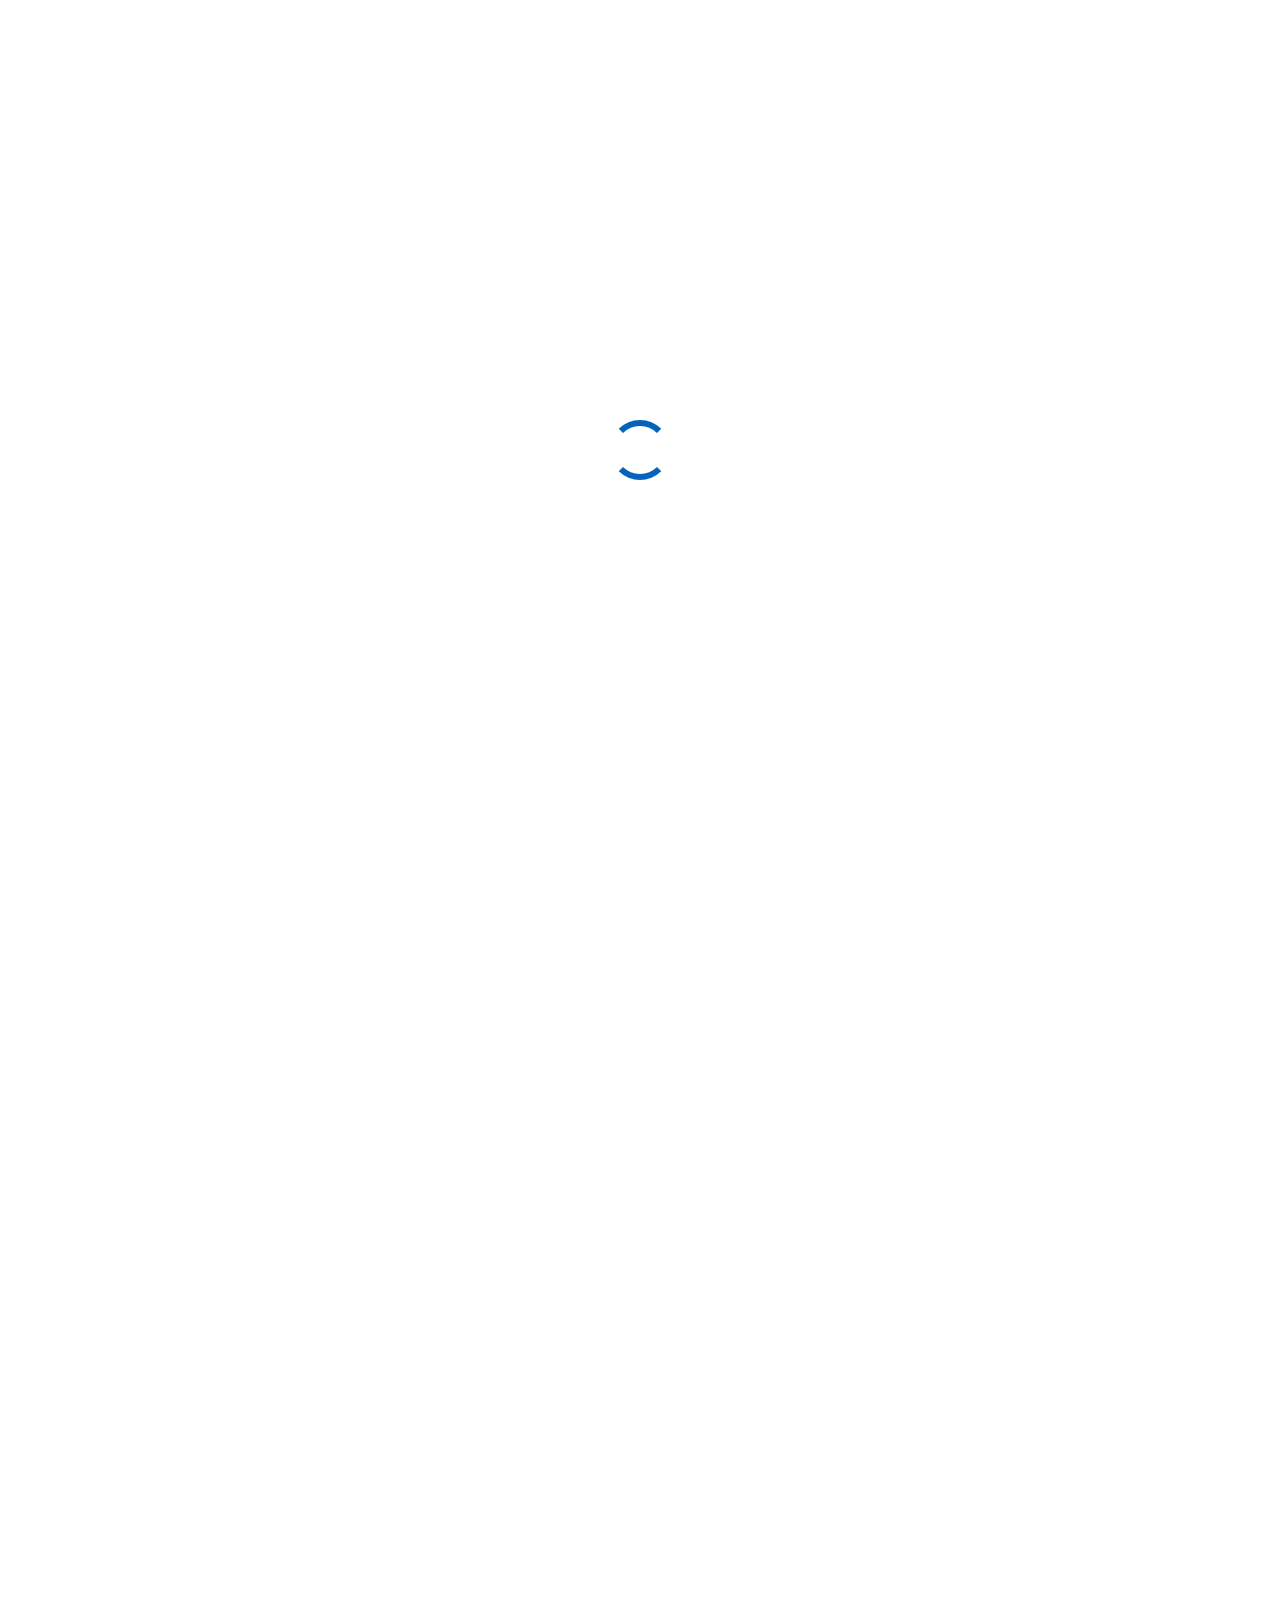
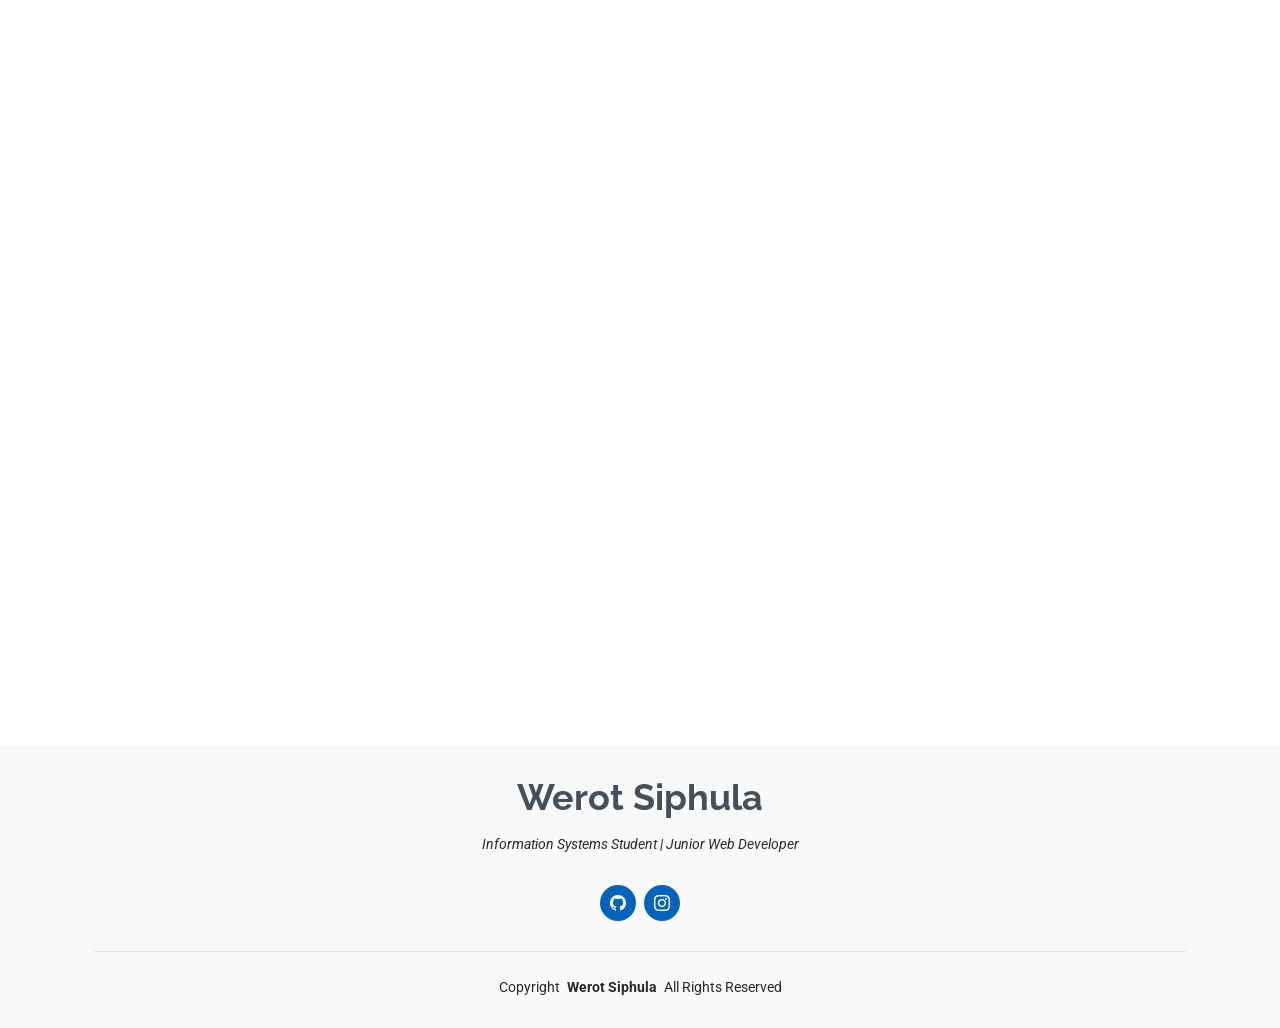
==== index.html @ 503f95a0 "Initial Portfolio Commit" ====
<!DOCTYPE html>
<html lang="en">

<head>
  <meta charset="utf-8">
  <meta content="width=device-width, initial-scale=1.0" name="viewport">
  <title>Index - MyResume </title>
  <meta content="" name="description">
  <meta content="" name="keywords">

  <link href="assets/img/favicon.png" rel="icon">
  <link href="assets/img/apple-touch-icon.png" rel="apple-touch-icon">

  <link href="https://fonts.googleapis.com" rel="preconnect">
  <link href="https://fonts.gstatic.com" rel="preconnect" crossorigin>
  <link
    href="https://fonts.googleapis.com/css2?family=Roboto:ital,wght@0,100;0,300;0,400;0,500;0,700;0,900;1,100;1,300;1,400;1,500;1,700;1,900&family=Poppins:ital,wght@0,100;0,200;0,300;0,400;0,500;0,600;0,700;0,800;0,900;1,100;1,200;1,300;1,400;1,500;1,600;1,700;1,800;1,900&family=Raleway:ital,wght@0,100;0,200;0,300;0,400;0,500;0,600;0,700;0,800;0,900;1,100;1,200;1,300;1,400;1,500;1,600;1,700;1,800;1,900&display=swap"
    rel="stylesheet">

  <link href="assets/vendor/bootstrap/css/bootstrap.min.css" rel="stylesheet">
  <link href="assets/vendor/bootstrap-icons/bootstrap-icons.css" rel="stylesheet">
  <link href="assets/vendor/aos/aos.css" rel="stylesheet">
  <link href="assets/vendor/glightbox/css/glightbox.min.css" rel="stylesheet">
  <link href="assets/vendor/swiper/swiper-bundle.min.css" rel="stylesheet">

  <link href="assets/css/main.css" rel="stylesheet">

</head>

<body class="index-page">

  <header id="header" class="header d-flex flex-column justify-content-center">

    <i class="header-toggle d-xl-none bi bi-list"></i>

    <nav id="navmenu" class="navmenu">
      <ul>
        <li><a href="#hero" class="active"><i class="bi bi-house navicon"></i><span>Home</span></a></li>
        <li><a href="#about"><i class="bi bi-person navicon"></i><span>About</span></a></li>
        <li><a href="#resume"><i class="bi bi-file-earmark-text navicon"></i><span>Resume</span></a></li>
        <li><a href="#portfolio"><i class="bi bi-images navicon"></i><span>Portfolio</span></a></li>
      </ul>
    </nav>

  </header>

  <main class="main">

    <section id="hero" class="hero section light-background">

      <img src="assets/img/pixel1.jpg" alt="">

      <div class="container" data-aos="zoom-out">
        <div class="row justify-content-center">
          <div class="col-lg-9">
            <h2>Werot Siphula</h2>
            <p>I'm a <span class="typed" data-typed-items="Junior Web Developer, IT Support">Junior Web
                Developer</span><span class="typed-cursor typed-cursor--blink" aria-hidden="true"></span></p>
            <div class="social-links">
              <a href="https://github.com/Werot2003" target="_blank"><i class="bi bi-github"></i></a>
              <a href="https://www.instagram.com/werot_2003"><i class="bi bi-instagram"></i></a>
            </div>
          </div>
        </div>
      </div>

    </section>
    <section id="about" class="about section">

      <div class="container section-title" data-aos="fade-up">
        <h2>About</h2>
        <p>Information Systems Student | Junior Web Developer</p>
      </div>
      <div class="container" data-aos="fade-up" data-aos-delay="100">

        <div class="row gy-4 justify-content-center">
          <div class="col-lg-4">
            <img src="assets/img/me.png" class="img-fluid" alt="Werot Siphula">
          </div>
          <div class="col-lg-8 content">
            <h2>Junior Web Developer &amp; IT Support</h2>
            <p class="fst-italic py-3">
              I am an Information Systems student with experience in backend development using PHP and MySQL, along with
              knowledge of ERP systems and business process workflows. I have built real-world systems and have hands-on
              experience in IT support and troubleshooting. I am eager to learn and ready to contribute to a development
              team.
            </p>
            <div class="row">
              <div class="col-lg-6">
                <ul>
                  <li><i class="bi bi-chevron-right"></i> <strong>Birthday:</strong> <span>6 November 2003</span></li>
                  <li><i class="bi bi-chevron-right"></i> <strong>Phone:</strong> <span>+66 99 613 9381</span> </li>
                  <li><i class="bi bi-chevron-right"></i> <strong>Age:</strong> <span>22</span></li>
                  <li><i class="bi bi-chevron-right"></i> <strong>City:</strong> <span>Udon Thani, Thailand</span></li>
                </ul>
              </div>
              <div class="col-lg-6">
                <ul>
                  <li><i class="bi bi-chevron-right"></i> <strong>Degree:</strong>
                    <span>Bachelor of Business Administration <br> Information Systems <br> (Digital Business
                      Technology) <br>(First-Class Honors)</span>
                  </li>
                  <li><i class="bi bi-chevron-right"></i> <strong>Email:</strong> <span>werot100161@gmail.com</span>
                  </li>
                </ul>
              </div>
            </div>
          </div>
        </div>

      </div>

    </section>

    <section id="skills" class="skills section">

      <div class="container section-title" data-aos="fade-up">
        <h2>Skills</h2>
      </div>
      <div class="container" data-aos="fade-up" data-aos-delay="100">

        <div class="row">

          <div class="col-lg-6">
            <div class="mb-4">
              <h5 class="fw-bold" style="color: var(--heading-color);">
                <i class="bi bi-code-slash" style="color: var(--accent-color); margin-right: 8px;"></i> Web Development
              </h5>
              <ul style="list-style-type: none; padding-left: 32px; line-height: 1.8; color: var(--default-color);">
                <li>PHP, MySQL, HTML5, CSS3, JavaScript</li>
              </ul>
            </div>

            <div class="mb-4">
              <h5 class="fw-bold" style="color: var(--heading-color);">
                <i class="bi bi-tools" style="color: var(--accent-color); margin-right: 8px;"></i> Tools & Version
                Control
              </h5>
              <ul style="list-style-type: none; padding-left: 32px; line-height: 1.8; color: var(--default-color);">
                <li>Git, GitHub, VS Code, Postman</li>
              </ul>
            </div>

            <div class="mb-4">
              <h5 class="fw-bold" style="color: var(--heading-color);">
                <i class="bi bi-pc-display" style="color: var(--accent-color); margin-right: 8px;"></i> IT Support &
                Hardware
              </h5>
              <ul style="list-style-type: none; padding-left: 32px; line-height: 1.8; color: var(--default-color);">
                <li>PC Assembly, Hardware/Software Troubleshooting, Basic Networking</li>
              </ul>
            </div>
          </div>

          <div class="col-lg-6">
            <div class="mb-4">
              <h5 class="fw-bold" style="color: var(--heading-color);">
                <i class="bi bi-diagram-3" style="color: var(--accent-color); margin-right: 8px;"></i> System & Design
              </h5>
              <ul style="list-style-type: none; padding-left: 32px; line-height: 1.8; color: var(--default-color);">
                <li>Database Management, UI/UX Design</li>
              </ul>
            </div>

            <div class="mb-4">
              <h5 class="fw-bold" style="color: var(--heading-color);">
                <i class="bi bi-briefcase" style="color: var(--accent-color); margin-right: 8px;"></i> Business & Soft
                Skills
              </h5>
              <ul style="list-style-type: none; padding-left: 32px; line-height: 1.8; color: var(--default-color);">
                <li>ERP System Concepts, AI/Digital Proficiency, Teamwork and Collaboration</li>
              </ul>
            </div>

            <div class="mb-4">
              <h5 class="fw-bold" style="color: var(--heading-color);">
                <i class="bi bi-translate" style="color: var(--accent-color); margin-right: 8px;"></i> Language
              </h5>
              <ul style="list-style-type: none; padding-left: 32px; line-height: 1.8; color: var(--default-color);">
                <li>English: Basic working proficiency</li>
              </ul>
            </div>
          </div>

        </div>

      </div>

    </section>

    <section id="resume" class="resume section">

      <div class="container section-title" data-aos="fade-up">
        <h2>Resume</h2>
        <p>Education, Experience & Projects</p>
      </div>
      <div class="container">

        <div class="row">

          <div class="col-lg-6" data-aos="fade-up" data-aos-delay="100">
            <h3 class="resume-title">Summary</h3>

            <div class="resume-item pb-0">
              <h4>Werot Siphula</h4>
              <p><em>I am an Information Systems student with experience in backend development using PHP and MySQL,
                  along with knowledge of ERP systems and business process workflows. I have built real-world systems
                  and have hands-on experience in IT support and troubleshooting. I am eager to learn and ready to
                  contribute to a development team.</em></p>
              <ul>
                <li>Udon Thani, Thailand</li>
                <li>+66 99 613 9381</li>
                <li>werot100161@gmail.com</li>
              </ul>
            </div>
            <h3 class="resume-title">Education</h3>
            <div class="resume-item">
              <h4>Bachelor of Business Administration (B.B.A.)</h4>
              <h5>2024 - 2026</h5>
              <p><em>Rajamangala University of Technology Isan, Khon Kaen Campus (RMUTI)</em></p>
              <ul>
                <li>Major: Information Systems (Digital Business Technology)</li>
                <li>GPA: 3.81 (First-Class Honors)</li>
              </ul>
            </div>
            <div class="resume-item">
              <h4>High Vocational Certificate (Diploma)</h4>
              <h5>2022 - 2024</h5>
              <p><em>Kanchanapisek Udonthani Technical College</em></p>
              <ul>
                <li>Major: Digital Business Technology</li>
                <li>GPA: 3.33</li>
              </ul>
            </div>
            <div class="resume-item">
              <h4>Vocational Certificate</h4>
              <h5>2019 - 2022</h5>
              <p><em>Kanchanapisek Udonthani Technical College</em></p>
              <ul>
                <li>Major: Business Computer</li>
                <li>GPA: 3.85 (Outstanding Student Award)</li>
              </ul>
            </div>
          </div>

          <div class="col-lg-6" data-aos="fade-up" data-aos-delay="200">

            <h3 class="resume-title">Projects</h3>
            <div class="resume-item">
              <h4>Full-Stack Developer (Backend-Focused)</h4>
              <h5>ACADEMIC COMPETITION MANAGEMENT SYSTEM FOR ECO 9RMUTI</h5>
              <p><em>Web-based Application</em></p>
              <ul>
                <li>Developed a management system for RMUTI Khon Kaen to use as the host of the 2027 academic
                  competition for the 9 RMUT.</li>
                <li>Managed both backend operations (PHP, MySQL, CRUD) and frontend UX/UI design.</li>
                <li>Designed system logic focused on streamlining workflows and minimizing manual steps for users.</li>
              </ul>
            </div>
            <h3 class="resume-title">Professional Experience</h3>
            <div class="resume-item">
              <h4>Production Internship</h4>
              <h5>March 2023 - December 2023</h5>
              <p><em>Sony (Thailand) Co., Ltd. - Chonburi</em></p>
              <ul>
                <li>Maintained high discipline and quality control standards in a production line.</li>
                <li>Conducted equipment functionality checks and basic troubleshooting for daily operations.</li>
              </ul>
            </div>
          </div>

        </div>

      </div>

    </section>

    <section id="portfolio" class="portfolio section">

      <div class="container section-title" data-aos="fade-up">
        <h2>Portfolio</h2>
        <p>Projects</p>
      </div>

      <div class="container">

        <div class="isotope-layout" data-default-filter="*" data-layout="masonry" data-sort="original-order">

          <ul class="portfolio-filters isotope-filters" data-aos="fade-up" data-aos-delay="100">
            <li data-filter="*" class="filter-active">All</li>
            <li data-filter=".filter-web">Web</li>
          </ul>
          <div class="row gy-4 isotope-container" data-aos="fade-up" data-aos-delay="200">

            <div class="col-lg-4 col-md-6 portfolio-item isotope-item filter-web">
              <img src="assets/img/portfolio/PJ1.png" class="img-fluid shadow-sm rounded"
                alt="ACADEMIC COMPETITION MANAGEMENT SYSTEM">
              <div class="portfolio-info">
                <h4>ACADEMIC COMPETITION MANAGEMENT SYSTEM</h4>
                <p>Web-based Application (PHP, MySQL)</p>
                <a href="assets/img/portfolio/app-1.jpg" title="ACADEMIC COMPETITION MANAGEMENT SYSTEM"
                  data-gallery="portfolio-gallery" class="glightbox preview-link"><i class="bi bi-zoom-in"></i></a>
                <a href="portfolio-details.html" title="More Details" class="details-link"><i
                    class="bi bi-link-45deg"></i></a>
              </div>
            </div>
          </div>
        </div>

      </div>

    </section>

  </main>

  <footer id="footer" class="footer position-relative light-background">
    <div class="container">
      <h3 class="sitename">Werot Siphula</h3>
      <p>Information Systems Student | Junior Web Developer</p>
      <div class="social-links d-flex justify-content-center">
        <a href="https://github.com/Werot2003" target="_blank"><i class="bi bi-github"></i></a>
        <a href="https://www.instagram.com/werot_2003"><i class="bi bi-instagram"></i></a>
      </div>
      <div class="container">
        <div class="copyright">
          <span>Copyright</span> <strong class="px-1 sitename">Werot Siphula</strong> <span>All Rights Reserved</span>
        </div>
      </div>
    </div>
  </footer>

  <a href="#" id="scroll-top" class="scroll-top d-flex align-items-center justify-content-center"><i
      class="bi bi-arrow-up-short"></i></a>

  <div id="preloader"></div>

  <script src="assets/vendor/bootstrap/js/bootstrap.bundle.min.js"></script>
  <script src="assets/vendor/aos/aos.js"></script>
  <script src="assets/vendor/typed.js/typed.umd.js"></script>
  <script src="assets/vendor/purecounter/purecounter_vanilla.js"></script>
  <script src="assets/vendor/waypoints/noframework.waypoints.js"></script>
  <script src="assets/vendor/glightbox/js/glightbox.min.js"></script>
  <script src="assets/vendor/imagesloaded/imagesloaded.pkgd.min.js"></script>
  <script src="assets/vendor/isotope-layout/isotope.pkgd.min.js"></script>
  <script src="assets/vendor/swiper/swiper-bundle.min.js"></script>

  <script src="assets/js/main.js"></script>

</body>

</html>
---- assets/css/main.css ----
/* Fonts */
:root {
  --default-font: "Roboto", system-ui, -apple-system, "Segoe UI", Roboto, "Helvetica Neue", Arial, "Noto Sans", "Liberation Sans", sans-serif, "Apple Color Emoji", "Segoe UI Emoji", "Segoe UI Symbol", "Noto Color Emoji";
  --heading-font: "Raleway", sans-serif;
  --nav-font: "Poppins", sans-serif;
}

/* Global Colors - The following color variables are used throughout the website. Updating them here will change the color scheme of the entire website */
:root {
  --background-color: #ffffff;
  /* Background color for the entire website, including individual sections */
  --default-color: #272829;
  /* Default color used for the majority of the text content across the entire website */
  --heading-color: #45505b;
  /* Color for headings, subheadings and title throughout the website */
  --accent-color: #0563bb;
  /* Accent color that represents your brand on the website. It's used for buttons, links, and other elements that need to stand out */
  --surface-color: #ffffff;
  /* The surface color is used as a background of boxed elements within sections, such as cards, icon boxes, or other elements that require a visual separation from the global background. */
  --contrast-color: #ffffff;
  /* Contrast color for text, ensuring readability against backgrounds of accent, heading, or default colors. */
}

/* Nav Menu Colors - The following color variables are used specifically for the navigation menu. They are separate from the global colors to allow for more customization options */
:root {
  --nav-color: #45505b;
  /* The default color of the main navmenu links */
  --nav-hover-color: #0563bb;
  /* Applied to main navmenu links when they are hovered over or active */
  --nav-mobile-background-color: #ffffff;
  /* Used as the background color for mobile navigation menu */
  --nav-dropdown-background-color: #ffffff;
  /* Used as the background color for dropdown items that appear when hovering over primary navigation items */
  --nav-dropdown-color: #212529;
  /* Used for navigation links of the dropdown items in the navigation menu. */
  --nav-dropdown-hover-color: #0563bb;
  /* Similar to --nav-hover-color, this color is applied to dropdown navigation links when they are hovered over. */
}

/* Color Presets - These classes override global colors when applied to any section or element, providing reuse of the sam color scheme. */

.light-background {
  --background-color: #f9f9f9;
  --surface-color: #ffffff;
}

.dark-background {
  --background-color: #060606;
  --default-color: #ffffff;
  --heading-color: #ffffff;
  --surface-color: #252525;
  --contrast-color: #ffffff;
}

/* Smooth scroll */
:root {
  scroll-behavior: smooth;
}

/*--------------------------------------------------------------
# General Styling & Shared Classes
--------------------------------------------------------------*/
body {
  color: var(--default-color);
  background-color: var(--background-color);
  font-family: var(--default-font);
}

a {
  color: var(--accent-color);
  text-decoration: none;
  transition: 0.3s;
}

a:hover {
  color: color-mix(in srgb, var(--accent-color), transparent 25%);
  text-decoration: none;
}

h1,
h2,
h3,
h4,
h5,
h6 {
  color: var(--heading-color);
  font-family: var(--heading-font);
}

/*--------------------------------------------------------------
# Global Header
--------------------------------------------------------------*/
.header {
  color: var(--default-color);
  position: fixed;
  top: 0;
  left: 0;
  bottom: 0;
  padding: 0 15px;
  transition: all ease-in-out 0.3s;
  overflow-y: auto;
  z-index: 997;
  min-width: 200px;
}

@media (max-width: 1199px) {
  .header {
    background-color: var(--background-color);
    border-right: 1px solid color-mix(in srgb, var(--default-color), transparent 90%);
    width: 300px;
    left: -100%;
  }
}

@media (min-width: 1200px) and (max-width: 1600px) {
  .header~main {
    margin-left: 160px;
  }

  .header~main .hero {
    margin-left: -160px;
    width: 100vw;
  }
}

.header.header-show {
  left: 0;
}

.header .header-toggle {
  color: var(--contrast-color);
  background-color: var(--accent-color);
  font-size: 22px;
  display: flex;
  align-items: center;
  justify-content: center;
  width: 40px;
  height: 40px;
  border-radius: 50%;
  cursor: pointer;
  position: fixed;
  top: 15px;
  right: 15px;
  z-index: 9999;
  transition: background-color 0.3s;
}

.header .header-toggle:hover {
  color: var(--contrast-color);
  background-color: color-mix(in srgb, var(--accent-color) 90%, white 15%);
}

/*--------------------------------------------------------------
# Navigation Menu
--------------------------------------------------------------*/
.navmenu {
  padding: 0;
  z-index: 9997;
}

.navmenu ul {
  list-style: none;
  padding: 0 0 20px 0;
  margin: 0;
  width: 140px;
}

.navmenu a,
.navmenu a:focus {
  color: var(--nav-color);
  font-family: var(--nav-font);
  display: flex;
  align-items: center;
  padding: 10px 18px;
  margin-bottom: 8px;
  font-size: 15px;
  border-radius: 50px;
  background: color-mix(in srgb, var(--default-color), transparent 92%);
  height: 56px;
  width: 100%;
  overflow: hidden;
  transition: 0.3s;
}

.navmenu a i,
.navmenu a:focus i {
  font-size: 20px;
}

.navmenu a span,
.navmenu a:focus span {
  padding: 0 5px 0 7px;
}

@media (min-width: 992px) {

  .navmenu a,
  .navmenu a:focus {
    max-width: 56px;
  }

  .navmenu a span,
  .navmenu a:focus span {
    display: none;
  }
}

.navmenu a:hover,
.navmenu .active,
.navmenu .active:focus,
.navmenu li:hover>a {
  color: var(--contrast-color);
  background: var(--nav-hover-color);
}

.navmenu a:hover,
.navmenu li:hover>a {
  max-width: 100%;
  color: var(--contrast-color);
}

.navmenu a:hover span,
.navmenu li:hover>a span {
  display: block;
}

/*--------------------------------------------------------------
# Global Footer
--------------------------------------------------------------*/
.footer {
  color: var(--default-color);
  background-color: var(--background-color);
  font-size: 14px;
  text-align: center;
  padding: 30px 0;
  position: relative;
}

.footer h3 {
  font-size: 36px;
  font-weight: 700;
  position: relative;
  padding: 0;
  margin: 0 0 15px 0;
}

.footer p {
  font-size: 15;
  font-style: italic;
  padding: 0;
  margin: 0 0 30px 0;
}

.footer .social-links {
  margin: 0 0 30px 0;
}

.footer .social-links a {
  font-size: 16px;
  display: flex;
  align-items: center;
  justify-content: center;
  background: var(--accent-color);
  color: var(--contrast-color);
  line-height: 1;
  margin: 0 4px;
  border-radius: 50%;
  text-align: center;
  width: 36px;
  height: 36px;
  transition: 0.3s;
}

.footer .social-links a:hover {
  background: color-mix(in srgb, var(--accent-color), transparent 20%);
  text-decoration: none;
}

.footer .copyright {
  padding-top: 25px;
  border-top: 1px solid color-mix(in srgb, var(--default-color), transparent 90%);
}

.footer .credits {
  font-size: 13px;
  padding-top: 5px;
}

/*--------------------------------------------------------------
# Preloader
--------------------------------------------------------------*/
#preloader {
  position: fixed;
  inset: 0;
  z-index: 999999;
  overflow: hidden;
  background: var(--background-color);
  transition: all 0.6s ease-out;
}

#preloader:before {
  content: "";
  position: fixed;
  top: calc(50% - 30px);
  left: calc(50% - 30px);
  border: 6px solid #ffffff;
  border-color: var(--accent-color) transparent var(--accent-color) transparent;
  border-radius: 50%;
  width: 60px;
  height: 60px;
  animation: animate-preloader 1.5s linear infinite;
}

@keyframes animate-preloader {
  0% {
    transform: rotate(0deg);
  }

  100% {
    transform: rotate(360deg);
  }
}

/*--------------------------------------------------------------
# Scroll Top Button
--------------------------------------------------------------*/
.scroll-top {
  position: fixed;
  visibility: hidden;
  opacity: 0;
  right: 15px;
  bottom: -15px;
  z-index: 99999;
  background-color: var(--accent-color);
  width: 44px;
  height: 44px;
  border-radius: 50px;
  transition: all 0.4s;
}

.scroll-top i {
  font-size: 24px;
  color: var(--contrast-color);
  line-height: 0;
}

.scroll-top:hover {
  background-color: color-mix(in srgb, var(--accent-color), transparent 20%);
  color: var(--contrast-color);
}

.scroll-top.active {
  visibility: visible;
  opacity: 1;
  bottom: 15px;
}

/*--------------------------------------------------------------
# Disable aos animation delay on mobile devices
--------------------------------------------------------------*/
@media screen and (max-width: 768px) {
  [data-aos-delay] {
    transition-delay: 0 !important;
  }
}

/*--------------------------------------------------------------
# Global Page Titles & Breadcrumbs
--------------------------------------------------------------*/
.page-title {
  --background-color: color-mix(in srgb, var(--default-color), transparent 96%);
  color: var(--default-color);
  background-color: var(--background-color);
  padding: 20px 0;
  position: relative;
}

.page-title h1 {
  font-size: 28px;
  font-weight: 700;
  margin: 0;
}

.page-title .breadcrumbs ol {
  display: flex;
  flex-wrap: wrap;
  list-style: none;
  padding: 0 0 10px 0;
  margin: 0;
  font-size: 14px;
  font-weight: 400;
}

.page-title .breadcrumbs ol li+li {
  padding-left: 10px;
}

.page-title .breadcrumbs ol li+li::before {
  content: "/";
  display: inline-block;
  padding-right: 10px;
  color: color-mix(in srgb, var(--default-color), transparent 70%);
}

/*--------------------------------------------------------------
# Global Sections
--------------------------------------------------------------*/
section,
.section {
  color: var(--default-color);
  background-color: var(--background-color);
  padding: 60px 0;
  overflow: clip;
}

/*--------------------------------------------------------------
# Global Section Titles
--------------------------------------------------------------*/
.section-title {
  text-align: center;
  padding-bottom: 60px;
  position: relative;
}

.section-title h2 {
  font-size: 32px;
  font-weight: 700;
  margin-bottom: 20px;
  padding-bottom: 20px;
  position: relative;
}

.section-title h2:before {
  content: "";
  position: absolute;
  display: block;
  width: 160px;
  height: 1px;
  background: color-mix(in srgb, var(--default-color), transparent 60%);
  left: 0;
  right: 0;
  bottom: 1px;
  margin: auto;
}

.section-title h2::after {
  content: "";
  position: absolute;
  display: block;
  width: 60px;
  height: 3px;
  background: var(--accent-color);
  left: 0;
  right: 0;
  bottom: 0;
  margin: auto;
}

.section-title p {
  margin-bottom: 0;
}

/*--------------------------------------------------------------
# Hero Section
--------------------------------------------------------------*/
.hero {
  width: 100%;
  min-height: 100vh;
  position: relative;
  padding: 80px 0;
  display: flex;
  align-items: center;
  justify-content: center;
}

.hero img {
  position: absolute;
  inset: 0;
  display: block;
  width: 100%;
  height: 100%;
  object-fit: cover;
  z-index: 1;
}

.hero:before {
  content: "";
  background: color-mix(in srgb, var(--background-color), transparent 30%);
  position: absolute;
  inset: 0;
  z-index: 2;
}

.hero .container {
  position: relative;
  z-index: 3;
}

.hero h2 {
  margin: 0;
  font-size: 64px;
  font-weight: 700;
}

.hero p {
  margin: 5px 0 0 0;
  font-size: 26px;
}

.hero p span {
  letter-spacing: 1px;
  border-bottom: 2px solid var(--accent-color);
}

.hero .social-links {
  margin-top: 25px;
}

.hero .social-links a {
  font-size: 20px;
  display: inline-block;
  color: color-mix(in srgb, var(--default-color), transparent 30%);
  line-height: 1;
  margin-right: 20px;
  transition: 0.3s;
}

.hero .social-links a:hover {
  color: var(--accent-color);
}

@media (max-width: 768px) {
  .hero h2 {
    font-size: 32px;
  }

  .hero p {
    font-size: 20px;
  }
}

/*--------------------------------------------------------------
# About Section
--------------------------------------------------------------*/
.about .content h2 {
  font-weight: 700;
  font-size: 24px;
}

.about .content ul {
  list-style: none;
  padding: 0;
}

.about .content ul li {
  margin-bottom: 20px;
  display: flex;
  align-items: center;
}

.about .content ul strong {
  margin-right: 10px;
}

.about .content ul i {
  font-size: 16px;
  margin-right: 5px;
  color: var(--accent-color);
  line-height: 0;
}

/*--------------------------------------------------------------
# Stats Section
--------------------------------------------------------------*/
.stats i {
  background-color: var(--accent-color);
  color: var(--contrast-color);
  width: 54px;
  height: 54px;
  font-size: 24px;
  border-radius: 50px;
  display: inline-flex;
  align-items: center;
  justify-content: center;
  position: relative;
  z-index: 1;
}

.stats .stats-item {
  margin-top: 10px;
  width: 100%;
  position: relative;
  text-align: center;
  z-index: 0;
}

.stats .stats-item span {
  font-size: 36px;
  display: block;
  font-weight: 700;
  color: color-mix(in srgb, var(--default-color), transparent 20%);
}

.stats .stats-item p {
  padding: 0;
  margin: 0;
  color: color-mix(in srgb, var(--default-color), transparent 50%);
  font-size: 16px;
}

/*--------------------------------------------------------------
# Skills Section
--------------------------------------------------------------*/
.skills .progress {
  height: 60px;
  display: block;
  background: none;
  border-radius: 0;
}

.skills .progress .skill {
  color: var(--heading-color);
  padding: 0;
  margin: 0 0 6px 0;
  text-transform: uppercase;
  display: block;
  font-weight: 600;
  font-family: var(--heading-font);
}

.skills .progress .skill .val {
  float: right;
  font-style: normal;
}

.skills .progress-bar-wrap {
  background: color-mix(in srgb, var(--default-color), transparent 90%);
  height: 10px;
}

.skills .progress-bar {
  width: 1px;
  height: 10px;
  transition: 0.9s;
  background-color: var(--accent-color);
}

/*--------------------------------------------------------------
# Resume Section
--------------------------------------------------------------*/
.resume .resume-title {
  color: var(--heading-color);
  font-size: 26px;
  font-weight: 700;
  margin-top: 20px;
  margin-bottom: 20px;
}

.resume .resume-item {
  padding: 0 0 20px 20px;
  margin-top: -2px;
  border-left: 2px solid var(--accent-color);
  position: relative;
}

.resume .resume-item h4 {
  line-height: 18px;
  font-size: 18px;
  font-weight: 600;
  text-transform: uppercase;
  color: color-mix(in srgb, var(--default-color), transparent 20%);
  margin-bottom: 10px;
}

.resume .resume-item h5 {
  font-size: 16px;
  padding: 5px 15px;
  display: inline-block;
  font-weight: 600;
  margin-bottom: 10px;
}

.resume .resume-item ul {
  padding-left: 20px;
}

.resume .resume-item ul li {
  padding-bottom: 10px;
}

.resume .resume-item:last-child {
  padding-bottom: 0;
}

.resume .resume-item::before {
  content: "";
  position: absolute;
  width: 16px;
  height: 16px;
  border-radius: 50px;
  left: -9px;
  top: 0;
  background: var(--background-color);
  border: 2px solid var(--accent-color);
}

/*--------------------------------------------------------------
# Portfolio Section
--------------------------------------------------------------*/
.portfolio .portfolio-filters {
  padding: 0;
  margin: 0 auto 20px auto;
  list-style: none;
  text-align: center;
}

.portfolio .portfolio-filters li {
  cursor: pointer;
  display: inline-block;
  padding: 8px 20px 10px 20px;
  margin: 0;
  font-size: 15px;
  font-weight: 500;
  line-height: 1;
  margin-bottom: 5px;
  border-radius: 50px;
  transition: all 0.3s ease-in-out;
  font-family: var(--heading-font);
}

.portfolio .portfolio-filters li:hover,
.portfolio .portfolio-filters li.filter-active {
  color: var(--contrast-color);
  background-color: var(--accent-color);
}

.portfolio .portfolio-filters li:first-child {
  margin-left: 0;
}

.portfolio .portfolio-filters li:last-child {
  margin-right: 0;
}

@media (max-width: 575px) {
  .portfolio .portfolio-filters li {
    font-size: 14px;
    margin: 0 0 10px 0;
  }
}

.portfolio .portfolio-item {
  position: relative;
  overflow: hidden;
}

.portfolio .portfolio-item .portfolio-info {
  opacity: 0;
  position: absolute;
  left: 12px;
  right: 12px;
  bottom: -100%;
  z-index: 3;
  transition: all ease-in-out 0.5s;
  background: color-mix(in srgb, var(--background-color), transparent 10%);
  padding: 15px;
}

.portfolio .portfolio-item .portfolio-info h4 {
  font-size: 18px;
  font-weight: 600;
  padding-right: 50px;
}

.portfolio .portfolio-item .portfolio-info p {
  color: color-mix(in srgb, var(--default-color), transparent 30%);
  font-size: 14px;
  margin-bottom: 0;
  padding-right: 50px;
}

.portfolio .portfolio-item .portfolio-info .preview-link,
.portfolio .portfolio-item .portfolio-info .details-link {
  position: absolute;
  right: 50px;
  font-size: 24px;
  top: calc(50% - 14px);
  color: color-mix(in srgb, var(--default-color), transparent 30%);
  transition: 0.3s;
  line-height: 0;
}

.portfolio .portfolio-item .portfolio-info .preview-link:hover,
.portfolio .portfolio-item .portfolio-info .details-link:hover {
  color: var(--accent-color);
}

.portfolio .portfolio-item .portfolio-info .details-link {
  right: 14px;
  font-size: 28px;
}

.portfolio .portfolio-item:hover .portfolio-info {
  opacity: 1;
  bottom: 0;
}

/*--------------------------------------------------------------
# Portfolio Details Section
--------------------------------------------------------------*/
.portfolio-details .portfolio-details-slider img {
  width: 100%;
}

.portfolio-details .swiper-wrapper {
  height: auto;
}

.portfolio-details .swiper-button-prev,
.portfolio-details .swiper-button-next {
  width: 48px;
  height: 48px;
}

.portfolio-details .swiper-button-prev:after,
.portfolio-details .swiper-button-next:after {
  color: rgba(255, 255, 255, 0.8);
  background-color: rgba(0, 0, 0, 0.15);
  font-size: 24px;
  border-radius: 50%;
  width: 48px;
  height: 48px;
  display: flex;
  align-items: center;
  justify-content: center;
  transition: 0.3s;
}

.portfolio-details .swiper-button-prev:hover:after,
.portfolio-details .swiper-button-next:hover:after {
  background-color: rgba(0, 0, 0, 0.3);
}

@media (max-width: 575px) {

  .portfolio-details .swiper-button-prev,
  .portfolio-details .swiper-button-next {
    display: none;
  }
}

.portfolio-details .swiper-pagination {
  margin-top: 20px;
  position: relative;
}

.portfolio-details .swiper-pagination .swiper-pagination-bullet {
  width: 10px;
  height: 10px;
  background-color: color-mix(in srgb, var(--default-color), transparent 85%);
  opacity: 1;
}

.portfolio-details .swiper-pagination .swiper-pagination-bullet-active {
  background-color: var(--accent-color);
}

.portfolio-details .portfolio-info h3 {
  font-size: 22px;
  font-weight: 700;
  margin-bottom: 20px;
  padding-bottom: 20px;
  position: relative;
}

.portfolio-details .portfolio-info h3:after {
  content: "";
  position: absolute;
  display: block;
  width: 50px;
  height: 3px;
  background: var(--accent-color);
  left: 0;
  bottom: 0;
}

.portfolio-details .portfolio-info ul {
  list-style: none;
  padding: 0;
  font-size: 15px;
}

.portfolio-details .portfolio-info ul li {
  display: flex;
  flex-direction: column;
  padding-bottom: 15px;
}

.portfolio-details .portfolio-info ul strong {
  text-transform: uppercase;
  font-weight: 400;
  color: color-mix(in srgb, var(--default-color), transparent 50%);
  font-size: 14px;
}

.portfolio-details .portfolio-info .btn-visit {
  padding: 8px 40px;
  background: var(--accent-color);
  color: var(--contrast-color);
  border-radius: 50px;
  transition: 0.3s;
}

.portfolio-details .portfolio-info .btn-visit:hover {
  background: color-mix(in srgb, var(--accent-color), transparent 20%);
}

.portfolio-details .portfolio-description h2 {
  font-size: 26px;
  font-weight: 700;
  margin-bottom: 20px;
}

.portfolio-details .portfolio-description p {
  padding: 0;
}

.portfolio-details .portfolio-description .testimonial-item {
  padding: 30px 30px 0 30px;
  position: relative;
  background: color-mix(in srgb, var(--default-color), transparent 97%);
  margin-bottom: 50px;
}

.portfolio-details .portfolio-description .testimonial-item .testimonial-img {
  width: 90px;
  border-radius: 50px;
  border: 6px solid var(--background-color);
  float: left;
  margin: 0 10px 0 0;
}

.portfolio-details .portfolio-description .testimonial-item h3 {
  font-size: 18px;
  font-weight: bold;
  margin: 15px 0 5px 0;
  padding-top: 20px;
}

.portfolio-details .portfolio-description .testimonial-item h4 {
  font-size: 14px;
  color: #6c757d;
  margin: 0;
}

.portfolio-details .portfolio-description .testimonial-item .quote-icon-left,
.portfolio-details .portfolio-description .testimonial-item .quote-icon-right {
  color: color-mix(in srgb, var(--accent-color), transparent 50%);
  font-size: 26px;
  line-height: 0;
}

.portfolio-details .portfolio-description .testimonial-item .quote-icon-left {
  display: inline-block;
  left: -5px;
  position: relative;
}

.portfolio-details .portfolio-description .testimonial-item .quote-icon-right {
  display: inline-block;
  right: -5px;
  position: relative;
  top: 10px;
  transform: scale(-1, -1);
}

.portfolio-details .portfolio-description .testimonial-item p {
  font-style: italic;
  margin: 0 0 15px 0 0 0;
  padding: 0;
}
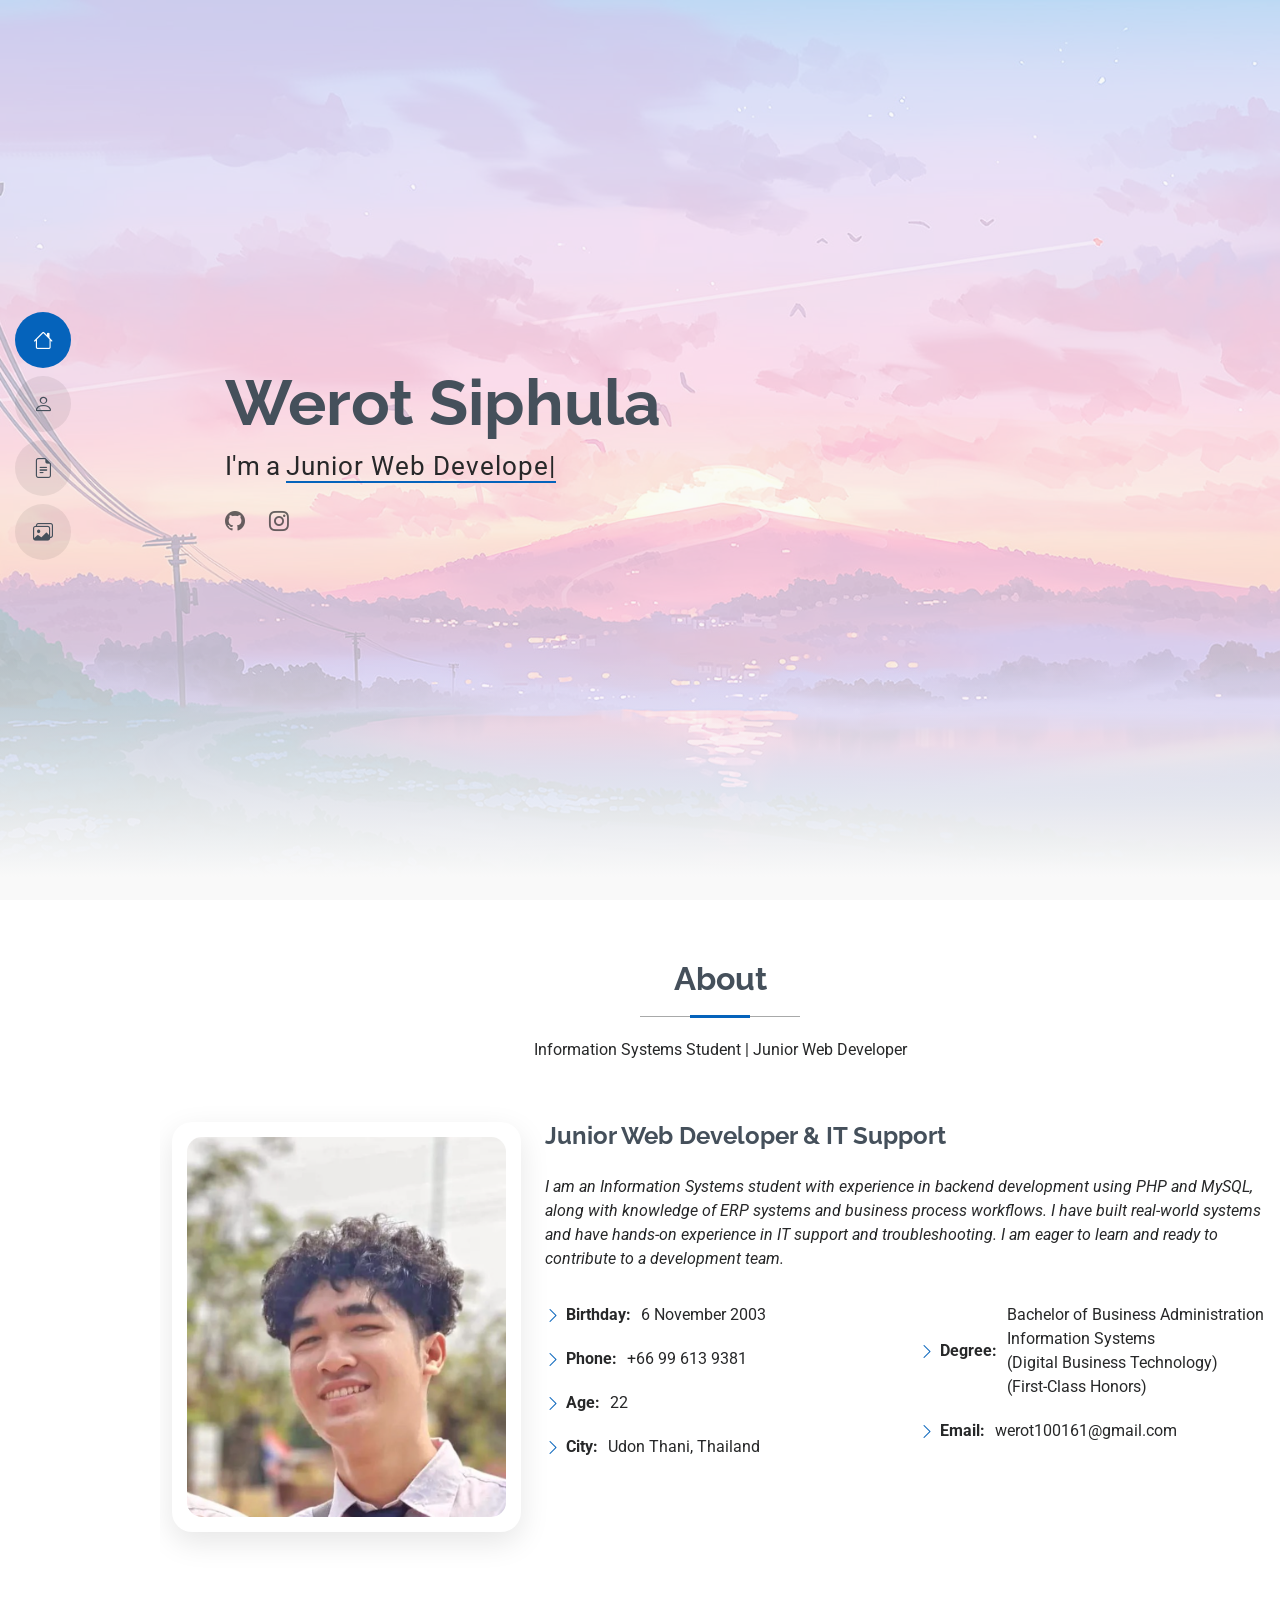
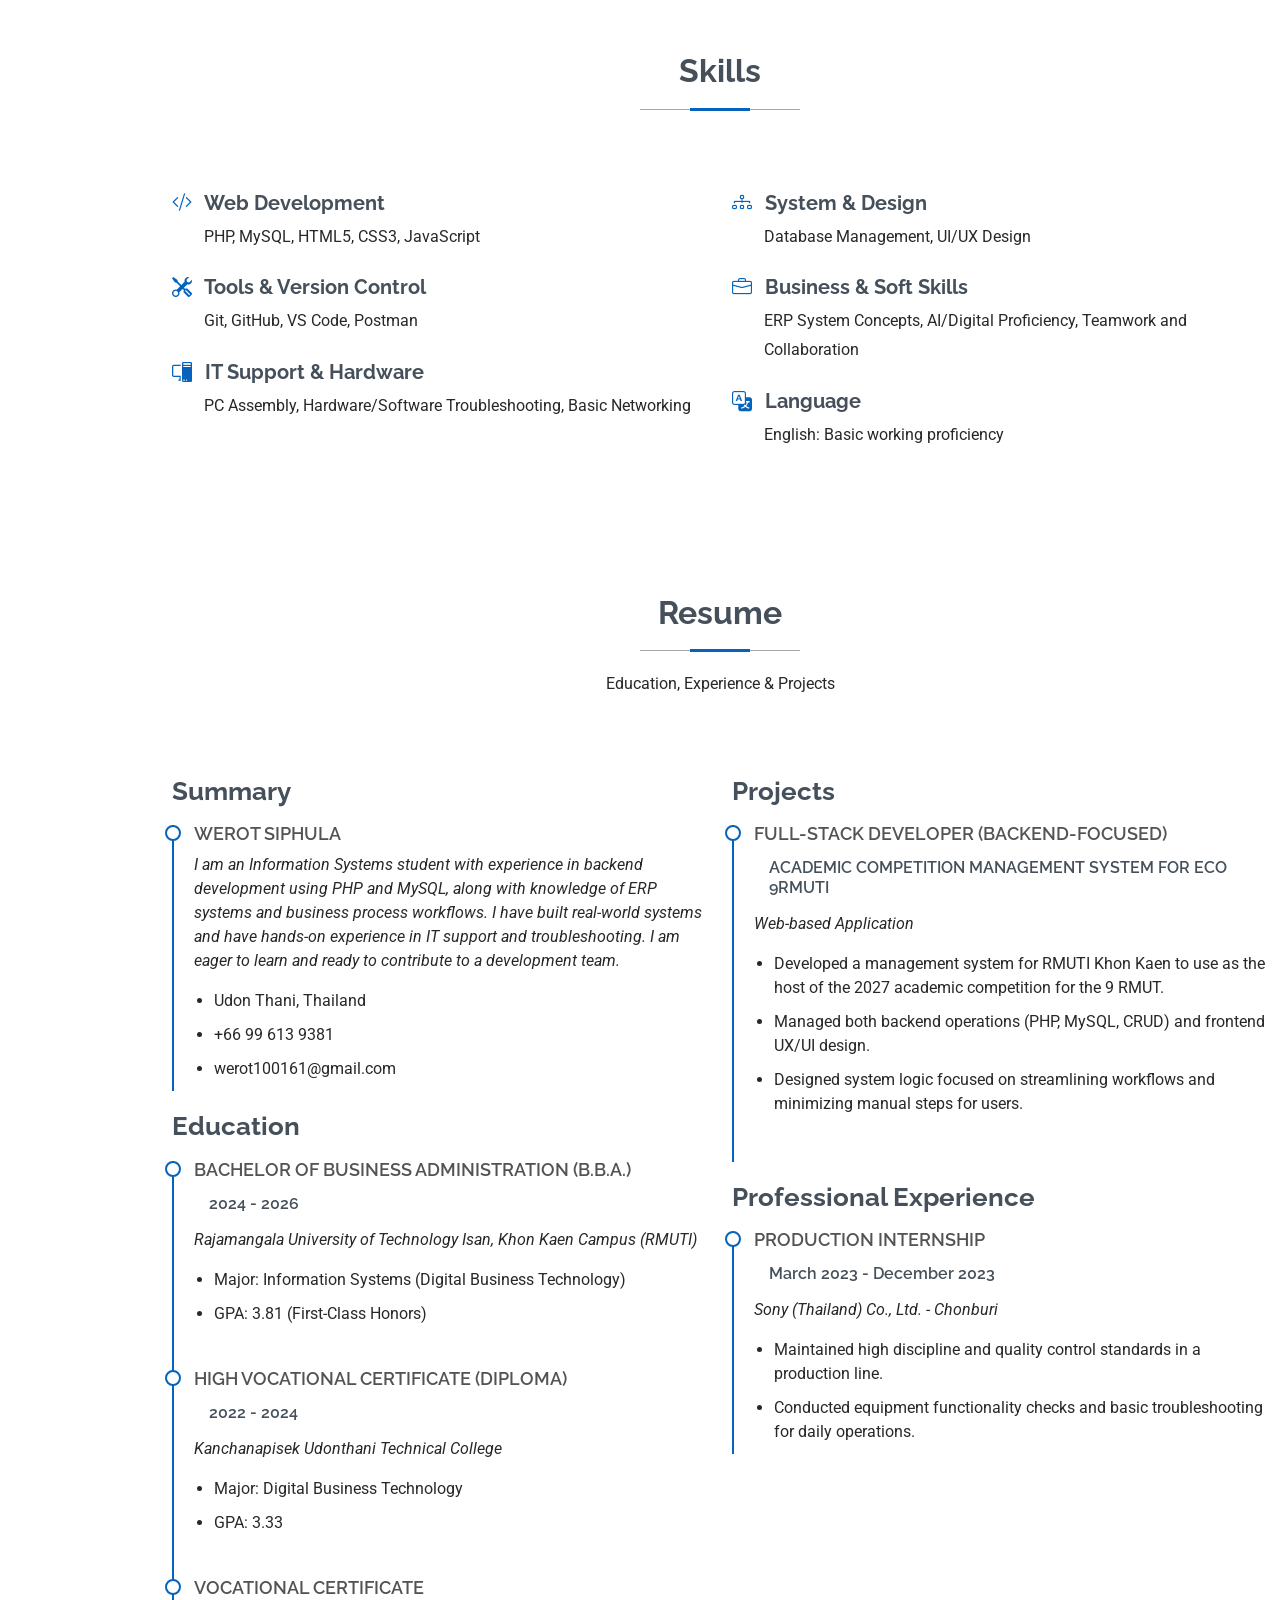
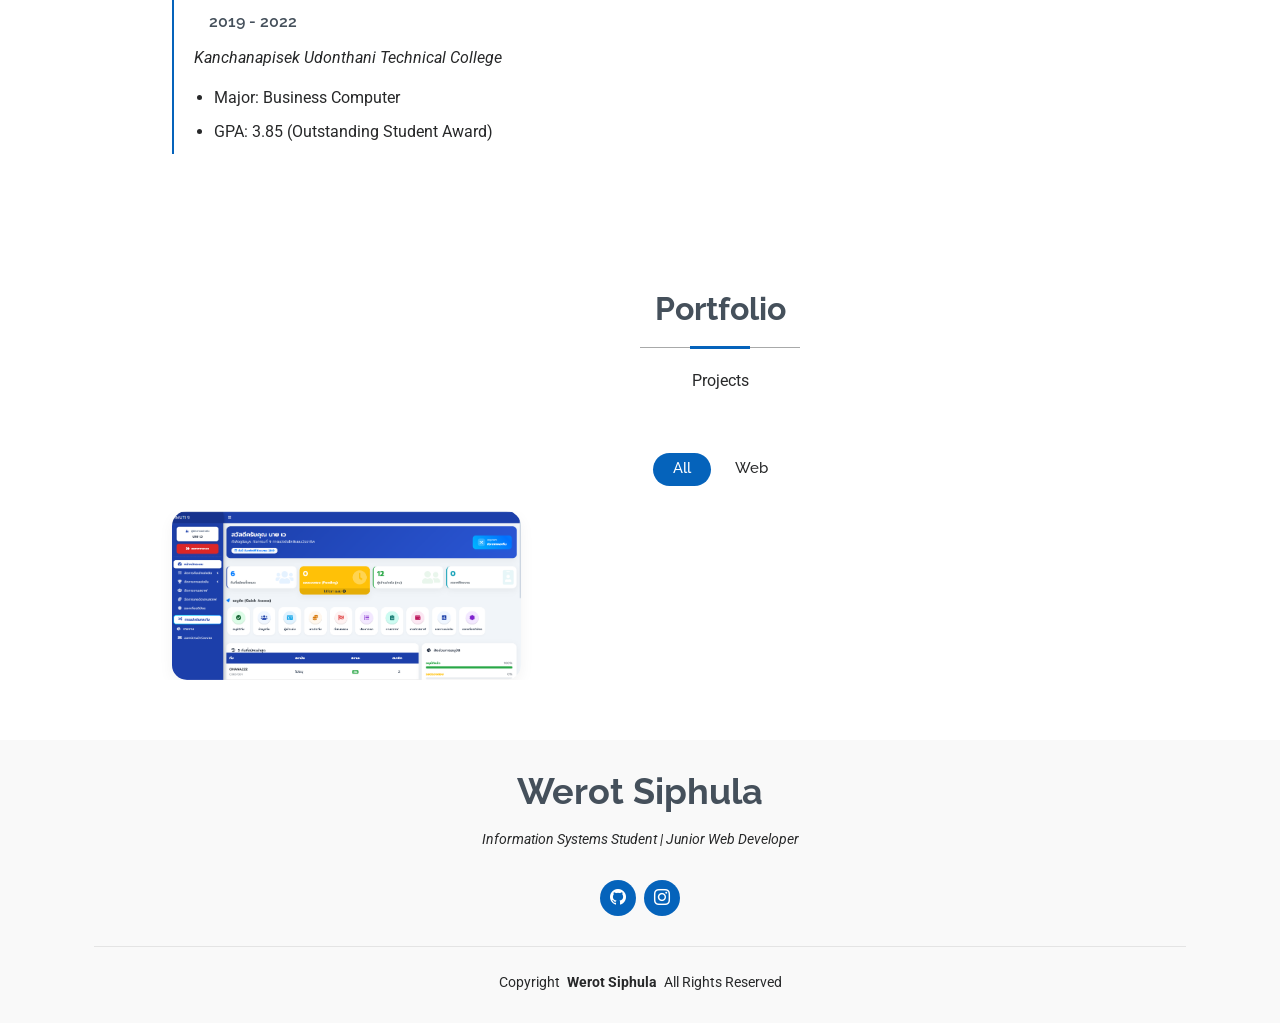
==== commit 769446b1: "Update: Added Role Switcher, Game Inventory Modal, and Animated Navigation Menus" ====
--- a/index.html
+++ b/index.html
@@ -54,8 +54,8 @@
         <div class="row justify-content-center">
           <div class="col-lg-9">
             <h2>Werot Siphula</h2>
-            <p>I'm a <span class="typed" data-typed-items="Junior Web Developer, IT Support">Junior Web
-                Developer</span><span class="typed-cursor typed-cursor--blink" aria-hidden="true"></span></p>
+            <p>I'm a <span class="typed" data-typed-items="Junior Web Developer, IT Support"></span><span
+                class="typed-cursor typed-cursor--blink" aria-hidden="true"></span></p>
             <div class="social-links">
               <a href="https://github.com/Werot2003" target="_blank"><i class="bi bi-github"></i></a>
               <a href="https://www.instagram.com/werot_2003"><i class="bi bi-instagram"></i></a>
@@ -74,8 +74,10 @@
       <div class="container" data-aos="fade-up" data-aos-delay="100">
 
         <div class="row gy-4 justify-content-center">
-          <div class="col-lg-4">
-            <img src="assets/img/me.png" class="img-fluid" alt="Werot Siphula">
+          <div class="col-lg-4" data-aos="fade-right">
+            <div class="profile-card text-center">
+              <img src="assets/img/me.png" class="img-fluid" alt="Werot Siphula">
+            </div>
           </div>
           <div class="col-lg-8 content">
             <h2>Junior Web Developer &amp; IT Support</h2>
@@ -293,16 +295,13 @@
           <div class="row gy-4 isotope-container" data-aos="fade-up" data-aos-delay="200">
 
             <div class="col-lg-4 col-md-6 portfolio-item isotope-item filter-web">
-              <img src="assets/img/portfolio/PJ1.png" class="img-fluid shadow-sm rounded"
-                alt="ACADEMIC COMPETITION MANAGEMENT SYSTEM">
-              <div class="portfolio-info">
-                <h4>ACADEMIC COMPETITION MANAGEMENT SYSTEM</h4>
-                <p>Web-based Application (PHP, MySQL)</p>
-                <a href="assets/img/portfolio/app-1.jpg" title="ACADEMIC COMPETITION MANAGEMENT SYSTEM"
-                  data-gallery="portfolio-gallery" class="glightbox preview-link"><i class="bi bi-zoom-in"></i></a>
-                <a href="portfolio-details.html" title="More Details" class="details-link"><i
-                    class="bi bi-link-45deg"></i></a>
-              </div>
+              <a href="portfolio-details.html" class="portfolio-card-link">
+                <img src="assets/img/portfolio/PJ1.png" class="img-fluid" alt="ACADEMIC COMPETITION MANAGEMENT SYSTEM">
+                <div class="portfolio-info">
+                  <h4>ACADEMIC COMPETITION MANAGEMENT SYSTEM</h4>
+                  <p>Web-based Application (PHP, MySQL)</p>
+                </div>
+              </a>
             </div>
           </div>
         </div>
--- a/assets/css/main.css
+++ b/assets/css/main.css
@@ -979,3 +979,304 @@
   margin: 0 0 15px 0 0 0;
   padding: 0;
 }
+
+/* Werot Custom Styles (About Page Profile Card)
+/* 1. สไตล์ของการ์ดครอบ (The Wrapper Card) */
+.about .profile-card {
+  background: #ffffff;
+  /* พื้นการ์ดสีขาว */
+  border-radius: 20px;
+  /* ขอบมลของตัวการ์ด */
+  padding: 15px;
+  /* ระยะห่างระหว่างขอบการ์ดกับรูป */
+  box-shadow: 0px 10px 30px rgba(0, 0, 0, 0.1);
+  /* เงาของการ์ด: X Y เบลอ สี(ดำใสๆ) */
+  display: inline-block;
+  /* ทำให้การ์ดขนาดพอดีกับรูป */
+  width: 100%;
+  /* Fill the column width on mobile */
+  max-width: 350px;
+  /* จำกัดขนาดการ์ดไม่ให้ใหญ่เกินไปบน Desktop */
+  overflow: hidden;
+  /* กันรูปโผล่ */
+}
+
+/* 2. สไตล์ของตัวรูปภาพ (The Image inside) */
+.about .profile-card img {
+  border-radius: 15px;
+  /* ขอบมลของตัวรูปภาพเอง ให้เข้ากับการ์ด */
+  width: 100%;
+  /* ให้รูปเต็มการ์ด */
+  height: auto;
+  /* รักษาอัตราส่วนรูป */
+}
+
+/* ปรับให้การ์ดอยู่ตรงกลางบน Desktop */
+@media (min-width: 992px) {
+  .about .profile-card {
+    margin-left: auto;
+    margin-right: auto;
+    display: block;
+  }
+}
+
+/* ==========================================================================
+   Hero Section Bottom Fade
+   ========================================================================== */
+.hero::after {
+  content: "";
+  position: absolute;
+  bottom: -2px;
+  /* ทับเส้นขอบรูปล่างสุดให้มิด */
+  left: 0;
+  width: 100%;
+  height: 250px;
+  /* เพิ่มความสูงให้ระยะการไล่สีดูนุ่มนวลและเบลอขึ้น */
+  background: linear-gradient(to bottom, rgba(255, 255, 255, 0) 0%, var(--background-color) 90%, var(--background-color) 100%);
+  z-index: 3;
+  pointer-events: none;
+}
+
+/* ==========================================================================
+   Portfolio Custom Interactions (Clickable Card & Hover Effects)
+   ========================================================================== */
+.portfolio-card-link {
+  display: block;
+  position: relative;
+  border-radius: 15px;
+  /* ทำขอบการ์ดให้มน */
+  overflow: hidden;
+  /* บังคับให้รูปที่ซูมไม่ล้นขอบมน */
+  transition: transform 0.4s ease, box-shadow 0.4s ease;
+  box-shadow: 0 5px 15px rgba(0, 0, 0, 0.05);
+  /* เงาบางๆ ตอนปกติ */
+}
+
+/* ตั้งค่าระยะเวลาซูมรูปภาพ */
+.portfolio-card-link img {
+  width: 100%;
+  transition: transform 0.5s ease;
+}
+
+/* สิ่งที่จะเกิดขึ้นตอนเอาเมาส์ชี้การ์ด (Hover) */
+.portfolio-card-link:hover {
+  transform: translateY(-8px);
+  /* การ์ดเด้งลอยขึ้น */
+  box-shadow: 0 15px 30px rgba(0, 0, 0, 0.15);
+  /* เงาเข้มและกว้างขึ้นให้ดูมีมิติ */
+  color: inherit;
+  /* ป้องกันไม่ให้สีตัวอักษรเพี้ยนเป็นสีลิงก์ */
+}
+
+.portfolio-card-link:hover img {
+  transform: scale(1.08);
+  /* รูปภาพซูมเข้า 8% */
+}
+
+/* ปรับแต่งแผ่นป้ายสีดำ (Overlay) ที่เลื่อนขึ้นมาให้สวยขึ้น */
+.portfolio .portfolio-item .portfolio-info {
+  border-radius: 12px;
+  /* ให้ขอบมนรับกับการ์ด */
+  padding: 20px;
+}
+
+/* ยกกล่องดำให้ลอยขึ้นมานิดนึง ไม่ให้ติดขอบล่างเกินไปตอน Hover */
+.portfolio .portfolio-item:hover .portfolio-info {
+  bottom: 12px;
+}
+
+/* ==========================================================================
+   Portfolio Details Vertical Tabs (Custom Menu)
+   ========================================================================== */
+.custom-pills .nav-link {
+  text-align: left;
+  padding: 15px 20px;
+  margin-bottom: 10px;
+  color: var(--heading-color);
+  border-radius: 10px;
+  background: color-mix(in srgb, var(--default-color), transparent 95%);
+  transition: all 0.3s ease;
+  font-weight: 500;
+  border: none;
+}
+
+.custom-pills .nav-link:hover {
+  background: color-mix(in srgb, var(--accent-color), transparent 85%);
+  color: var(--accent-color);
+}
+
+.custom-pills .nav-link.active {
+  background: var(--accent-color);
+  color: var(--contrast-color);
+  box-shadow: 0 5px 15px color-mix(in srgb, var(--accent-color), transparent 50%);
+}
+
+.custom-pills .nav-link i {
+  font-size: 1.2rem;
+  vertical-align: middle;
+}
+
+/* ==========================================================================
+   Photo Stack (กระดาษซ้อนกันบนหน้าเว็บ)
+   ========================================================================== */
+.photo-stack {
+  position: relative;
+  z-index: 1;
+  width: 85%;
+  margin: 20px auto 40px auto;
+  transition: transform 0.3s ease;
+  cursor: pointer;
+}
+
+.photo-stack::before {
+  content: "";
+  position: absolute;
+  z-index: -1;
+  top: 5px;
+  left: 5px;
+  right: -10px;
+  bottom: -5px;
+  background: #f8f9fa;
+  border: 1px solid #dee2e6;
+  border-radius: 8px;
+  transform: rotate(3deg);
+  transition: all 0.3s ease;
+}
+
+.photo-stack::after {
+  content: "";
+  position: absolute;
+  z-index: -2;
+  top: 15px;
+  left: 15px;
+  right: -20px;
+  bottom: -15px;
+  background: #e9ecef;
+  border: 1px solid #dee2e6;
+  border-radius: 8px;
+  transform: rotate(-2deg);
+  transition: all 0.3s ease;
+}
+
+.photo-stack .main-stack-img {
+  border: 5px solid #ffffff;
+  box-shadow: 0 5px 15px rgba(0, 0, 0, 0.1);
+  border-radius: 8px;
+  position: relative;
+  z-index: 2;
+  transition: all 0.3s ease;
+}
+
+.photo-stack:hover {
+  transform: translateY(-5px);
+}
+
+.photo-stack:hover::before {
+  transform: rotate(5deg) translate(5px, 5px);
+}
+
+.photo-stack:hover::after {
+  transform: rotate(-4deg) translate(-5px, -5px);
+}
+
+/* ==========================================================================
+   Game Inventory Gallery Modal (สล็อตเก็บของ)
+   ========================================================================== */
+.inventory-slot {
+  width: 80px;
+  height: 80px;
+  padding: 3px;
+  background: #1a1a2e;
+  /* พื้นหลังสล็อตสีเข้มๆ */
+  border: 2px solid #2a2a40;
+  border-radius: 10px;
+  cursor: pointer;
+  transition: all 0.2s ease;
+}
+
+.inventory-slot img {
+  width: 100%;
+  height: 100%;
+  object-fit: cover;
+  border-radius: 6px;
+  opacity: 0.5;
+  transition: opacity 0.2s;
+}
+
+.inventory-slot:hover {
+  background: #2a2a40;
+  border-color: #4a4a60;
+  transform: translateY(-2px);
+}
+
+.inventory-slot:hover img {
+  opacity: 0.9;
+}
+
+/* สล็อตที่กำลังถูกเลือก (เรืองแสงเหมือนไอเทมแรร์) */
+.inventory-slot.active-slot {
+  border-color: var(--accent-color);
+  box-shadow: 0 0 15px color-mix(in srgb, var(--accent-color), transparent 40%);
+  background: color-mix(in srgb, var(--accent-color), transparent 80%);
+  transform: translateY(-2px);
+}
+
+.inventory-slot.active-slot img {
+  opacity: 1;
+}
+
+/* ==========================================================================
+   Role Switcher (Horizontal Expanding Pills)
+   ========================================================================== */
+#role-tab .role-animated-btn {
+  color: var(--heading-color);
+  background: #f0f2f5;
+  /* สีพื้นหลังตอนไม่ได้เลือก เป็นวงกลมเทาอ่อน */
+  display: flex;
+  align-items: center;
+  justify-content: flex-start;
+  height: 56px;
+  width: 56px;
+  /* เริ่มต้นเป็นวงกลม */
+  border-radius: 50px;
+  padding: 0;
+  overflow: hidden;
+  white-space: nowrap;
+  transition: all 0.4s cubic-bezier(0.25, 0.8, 0.25, 1);
+  border: none;
+  font-weight: 600;
+}
+
+/* จัดไอคอนให้อยู่กลางวงกลมตอนหด */
+#role-tab .role-animated-btn i {
+  min-width: 56px;
+  font-size: 20px;
+  display: flex;
+  justify-content: center;
+  align-items: center;
+}
+
+/* ซ่อนข้อความไว้ก่อน */
+#role-tab .role-animated-btn span {
+  opacity: 0;
+  transition: opacity 0.3s ease;
+  padding-right: 25px;
+}
+
+/* ==========================================================
+   ตอนเอาเมาส์ชี้ หรือ ปุ่มที่ถูกเลือก (Hover & Active)
+   ========================================================== */
+#role-tab .role-animated-btn:hover,
+#role-tab .role-animated-btn.active {
+  width: 260px;
+  /* ยืดออกแนวนอนเพื่อโชว์ข้อความ */
+  background: var(--accent-color);
+  color: var(--contrast-color);
+  box-shadow: 0 4px 15px color-mix(in srgb, var(--accent-color), transparent 60%);
+}
+
+#role-tab .role-animated-btn:hover span,
+#role-tab .role-animated-btn.active span {
+  opacity: 1;
+  /* เฟดข้อความขึ้นมา */
+}
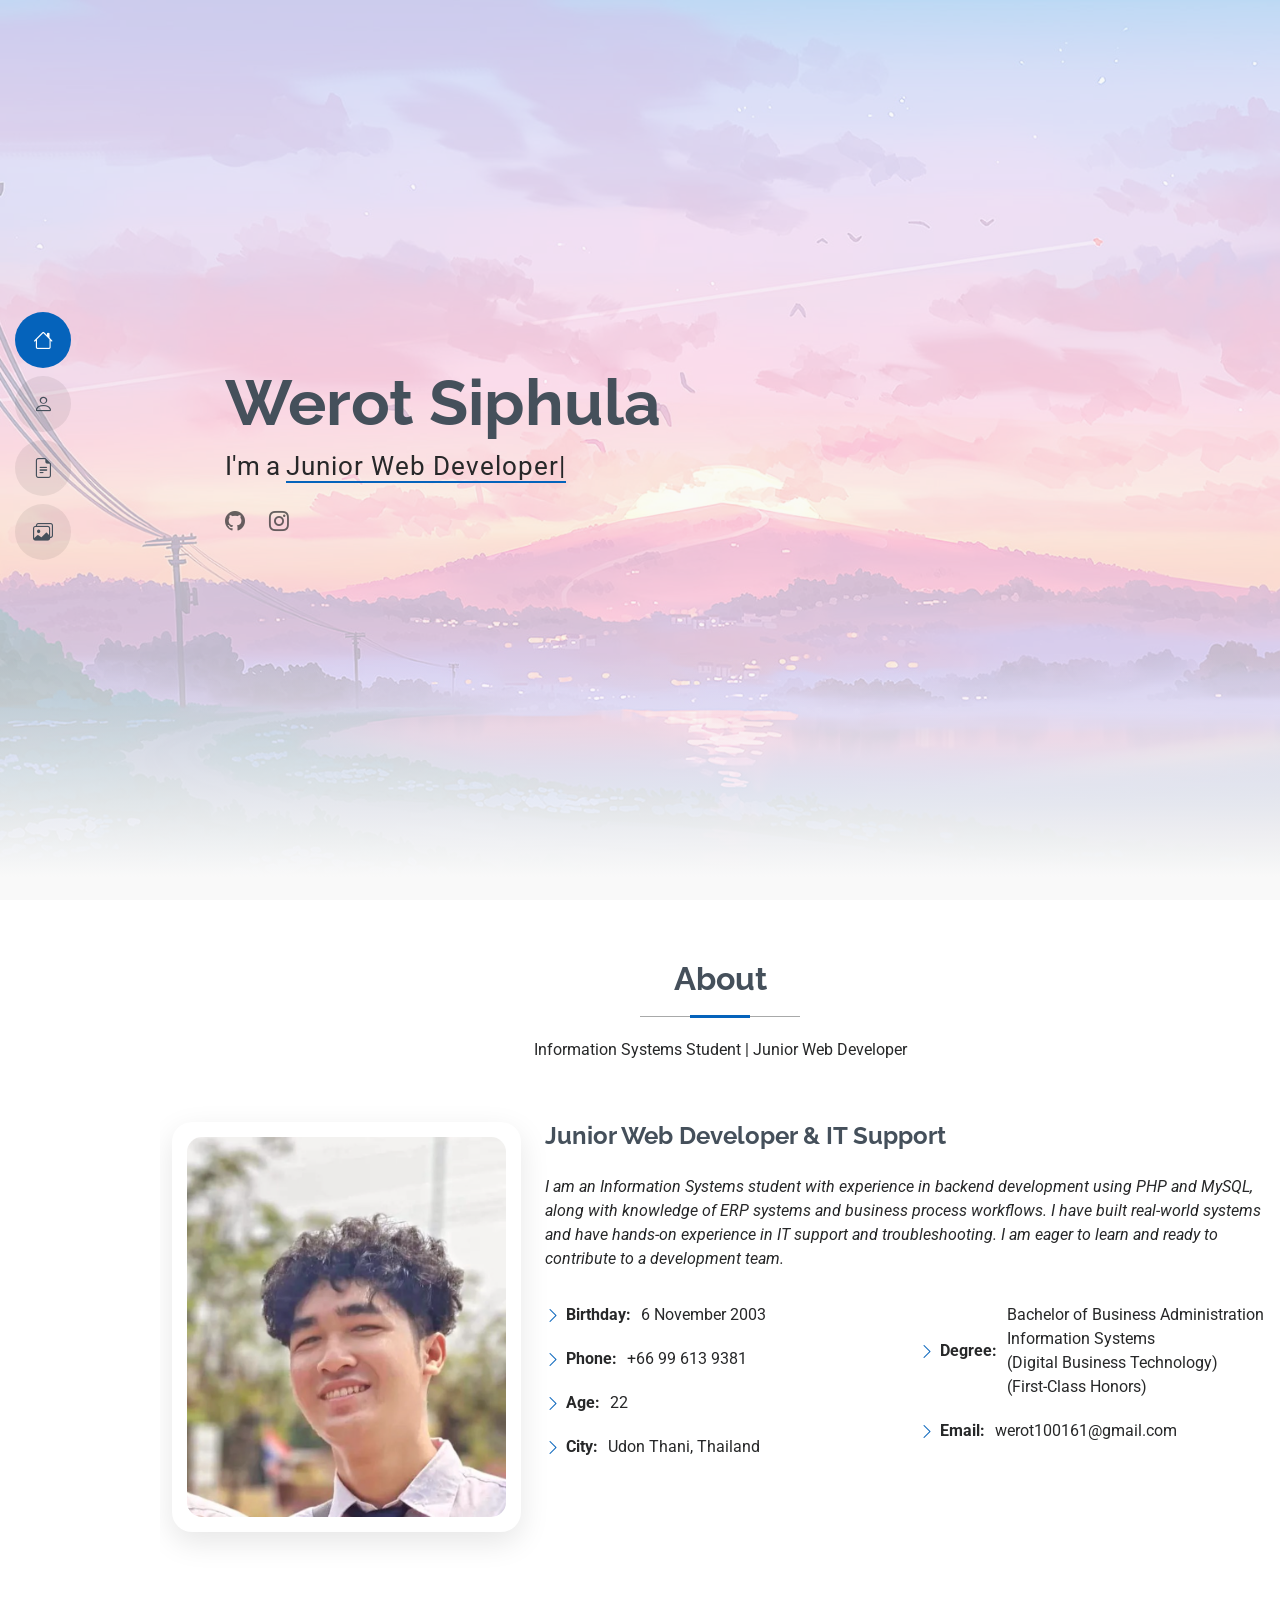
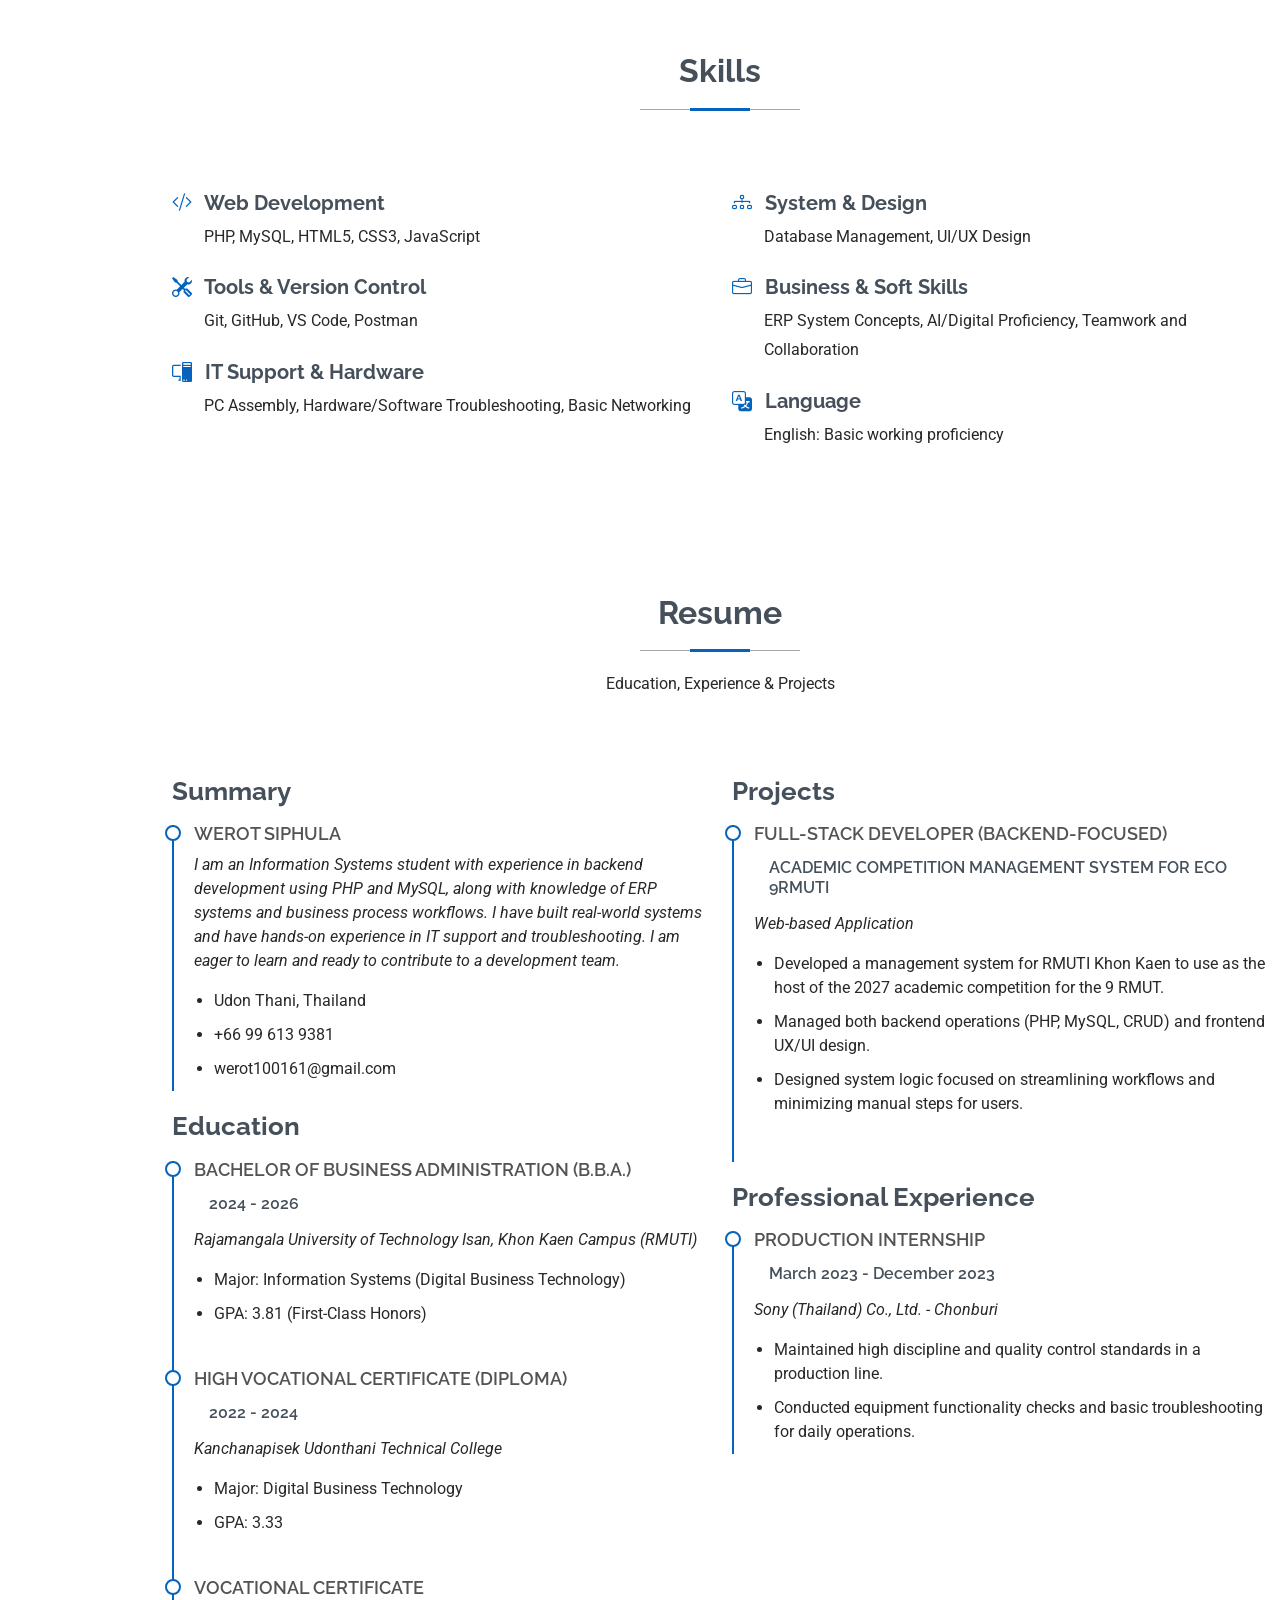
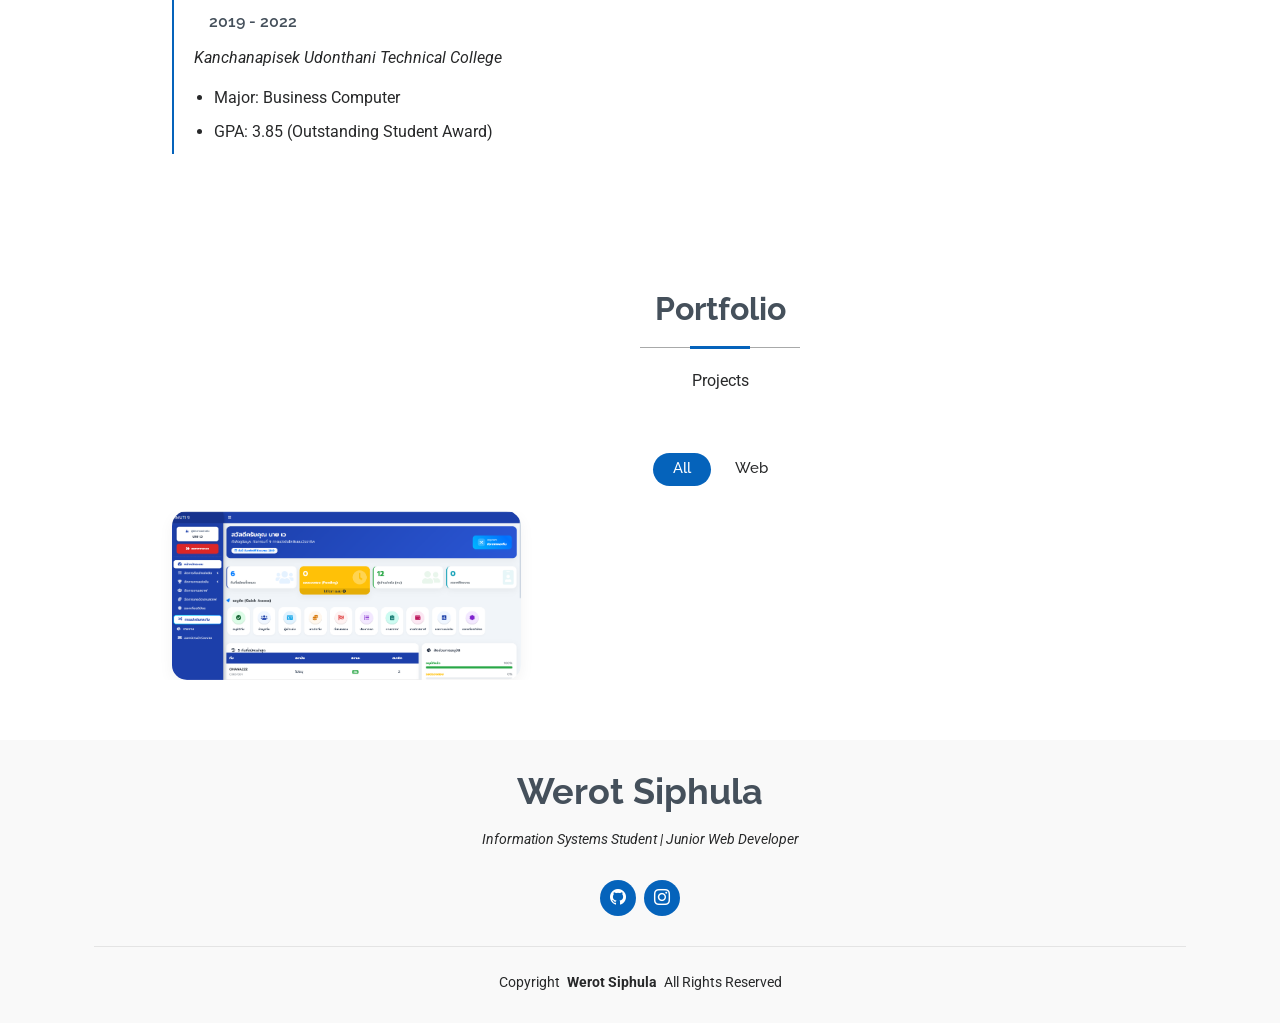
==== commit 5bfd38b0: "Fix: Icon" ====
--- a/index.html
+++ b/index.html
@@ -8,8 +8,8 @@
   <meta content="" name="description">
   <meta content="" name="keywords">
 
-  <link href="assets/img/favicon.png" rel="icon">
-  <link href="assets/img/apple-touch-icon.png" rel="apple-touch-icon">
+  <link href="assets/img/Hutao.png" rel="icon">
+  <link href="assets/img/Hutao.png" rel="apple-touch-icon">
 
   <link href="https://fonts.googleapis.com" rel="preconnect">
   <link href="https://fonts.gstatic.com" rel="preconnect" crossorigin>
--- a/assets/css/main.css
+++ b/assets/css/main.css
@@ -1108,7 +1108,7 @@
 .custom-pills .nav-link.active {
   background: var(--accent-color);
   color: var(--contrast-color);
-  box-shadow: 0 5px 15px color-mix(in srgb, var(--accent-color), transparent 50%);
+  /* box-shadow: 0 5px 15px color-mix(in srgb, var(--accent-color), transparent 50%); */
 }
 
 .custom-pills .nav-link i {
@@ -1272,11 +1272,170 @@
   /* ยืดออกแนวนอนเพื่อโชว์ข้อความ */
   background: var(--accent-color);
   color: var(--contrast-color);
-  box-shadow: 0 4px 15px color-mix(in srgb, var(--accent-color), transparent 60%);
+  /* box-shadow: 0 4px 15px color-mix(in srgb, var(--accent-color), transparent 60%); */
 }
 
 #role-tab .role-animated-btn:hover span,
 #role-tab .role-animated-btn.active span {
   opacity: 1;
   /* เฟดข้อความขึ้นมา */
+}
+
+/* ==========================================================================
+   Mobile Module FAB & "Merge" Animations
+   ========================================================================== */
+#mobile-module-fab {
+  position: fixed;
+  bottom: 25px;
+  /* ตำแหน่งเดิม */
+  left: 25px;
+  /* อยู่ฝั่งซ้ายตามที่ขอไว้ */
+
+  /* --- ส่วนที่ปรับขนาดใหม่ --- */
+  width: 48px;
+  /* ลดลงจาก 60px เพื่อให้เท่ากับปุ่มขวา */
+  height: 48px;
+  /* ลดลงจาก 60px */
+  font-size: 20px;
+  /* ลดขนาดไอคอนลงให้เข้ากับขนาดปุ่ม */
+  /* -------------------------- */
+
+  border-radius: 50%;
+  background-color: var(--accent-color);
+  color: var(--contrast-color);
+  display: flex;
+  align-items: center;
+  justify-content: center;
+  box-shadow: 0 5px 20px rgba(0, 0, 0, 0.2);
+  /* ปรับ Shadow ให้เบาลงนิดหน่อยให้เข้ากับขนาด */
+  z-index: 1050;
+  border: none;
+  /* ซ่อนไว้ก่อนแบบเด้งดึ๋ง */
+  opacity: 0;
+  transform: scale(0) rotate(-180deg);
+  transition: all 0.6s cubic-bezier(0.68, -0.55, 0.265, 1.55);
+  pointer-events: none;
+}
+
+#mobile-module-fab.show {
+  opacity: 1;
+  transform: scale(1) rotate(0deg);
+  pointer-events: auto;
+}
+
+#mobile-module-fab:hover {
+  background-color: color-mix(in srgb, var(--accent-color), black 15%);
+  transform: scale(1.1);
+}
+
+/* แอนิเมชันและตั้งค่าสำหรับหน้าจอมือถือ (จอเล็กกว่า 768px) */
+@media (max-width: 767px) {
+  .custom-pills .nav-link {
+    transition: all 0.5s cubic-bezier(0.4, 0, 0.2, 1);
+    transform-origin: center right;
+  }
+
+  /* เมื่อคลาส .mobile-hide-pills ทำงาน (เราเลื่อนจอลงมาลึกแล้ว) */
+  .mobile-hide-pills .custom-pills .nav-link {
+    opacity: 0;
+    /* เปลี่ยนทิศทาง บินไปมุมล่างซ้ายแทน (ค่า X ติดลบ) */
+    transform: translate(-100px, 150px) scale(0.1);
+    margin-bottom: -56px;
+    pointer-events: none;
+  }
+
+  /* Stagger Effect: ให้เมนูค่อยๆ บินตามกันไปทีละอัน โคตรเท่! */
+  .mobile-hide-pills .custom-pills .nav-link:nth-child(1) {
+    transition-delay: 0.0s;
+  }
+
+  .mobile-hide-pills .custom-pills .nav-link:nth-child(2) {
+    transition-delay: 0.03s;
+  }
+
+  .mobile-hide-pills .custom-pills .nav-link:nth-child(3) {
+    transition-delay: 0.06s;
+  }
+
+  .mobile-hide-pills .custom-pills .nav-link:nth-child(4) {
+    transition-delay: 0.09s;
+  }
+
+  .mobile-hide-pills .custom-pills .nav-link:nth-child(5) {
+    transition-delay: 0.12s;
+  }
+
+  .mobile-hide-pills .custom-pills .nav-link:nth-child(n+6) {
+    transition-delay: 0.15s;
+  }
+
+  /* ปรับแต่งเมนูตอนมันไปอยู่ใน Offcanvas (กล่องที่เด้งขึ้นมาจากขอบล่าง) */
+  #mobileModuleMenuBody .custom-pills .nav-link {
+    opacity: 1;
+    transform: none;
+    margin-bottom: 10px;
+    pointer-events: auto;
+    font-size: 16px;
+    text-align: center;
+  }
+}
+
+/* ==========================================================================
+   ปรับแต่งกล่อง Offcanvas ให้เป็น Floating Card (ตรงตามแบบรูปที่ 2)
+   ========================================================================== */
+@media (max-width: 767px) {
+
+  /* 1. เปลี่ยนกล่องที่ติดขอบ ให้ลอยขึ้นและโค้งมน 4 ด้าน */
+  #mobileModuleMenu.offcanvas-bottom {
+    height: auto;
+    max-height: 75vh !important;
+    bottom: 15px;
+    /* ลอยจากขอบล่าง 15px */
+    left: 15px;
+    /* ลอยจากขอบซ้าย 15px */
+    right: 15px;
+    /* ลอยจากขอบขวา 15px */
+    width: auto;
+    border-radius: 28px !important;
+    /* มุมโค้งมนน่ารักๆ ตามรูป 2 */
+    border: 1px solid color-mix(in srgb, var(--accent-color), transparent 85%);
+    box-shadow: 0 15px 40px rgba(0, 0, 0, 0.2) !important;
+  }
+
+  /* 2. ทริคแก้บั๊ก: สั่งให้กล่องซ่อนลงไปให้ลึกกว่าเดิม ไม่งั้นจะมีติ่งโผล่ที่ขอบล่าง */
+  #mobileModuleMenu.offcanvas-bottom:not(.show):not(.showing) {
+    transform: translateY(calc(100% + 30px)) !important;
+  }
+
+  /* 3. ดันเนื้อหาขึ้น เพื่อไม่ให้ปุ่ม FAB (ที่ลอยอยู่มุมซ้ายล่าง) บังข้อความเมนู */
+  #mobileModuleMenu .offcanvas-body {
+    padding: 15px 15px 85px 15px;
+    scrollbar-width: thin;
+    /* ปรับ Scrollbar ให้ดูมินิมอล */
+  }
+
+  /* 4. ตกแต่งเส้นขอบส่วนหัวนิดหน่อย */
+  #mobileModuleMenu .offcanvas-header {
+    border-bottom: 1px dashed color-mix(in srgb, var(--default-color), transparent 85%) !important;
+    padding: 20px;
+    border-radius: 28px 28px 0 0;
+  }
+
+  /* 5. ปรับหน้าตาปุ่มข้างในให้มนๆ เข้ากับตัวกล่องหลัก */
+  #mobileModuleMenuBody .custom-pills .nav-link {
+    border-radius: 14px;
+    padding: 12px 20px;
+    margin-bottom: 8px;
+    background: color-mix(in srgb, var(--default-color), transparent 96%);
+    transition: all 0.3s ease;
+    border: none;
+  }
+
+  /* เวลาเอานิ้วจิ้มหรือเลือกปุ่มอยู่ ให้มีลูกเล่นแสงเงา */
+  #mobileModuleMenuBody .custom-pills .nav-link:hover,
+  #mobileModuleMenuBody .custom-pills .nav-link.active {
+    background: var(--accent-color);
+    color: var(--contrast-color);
+    box-shadow: 0 4px 10px color-mix(in srgb, var(--accent-color), transparent 70%);
+  }
 }
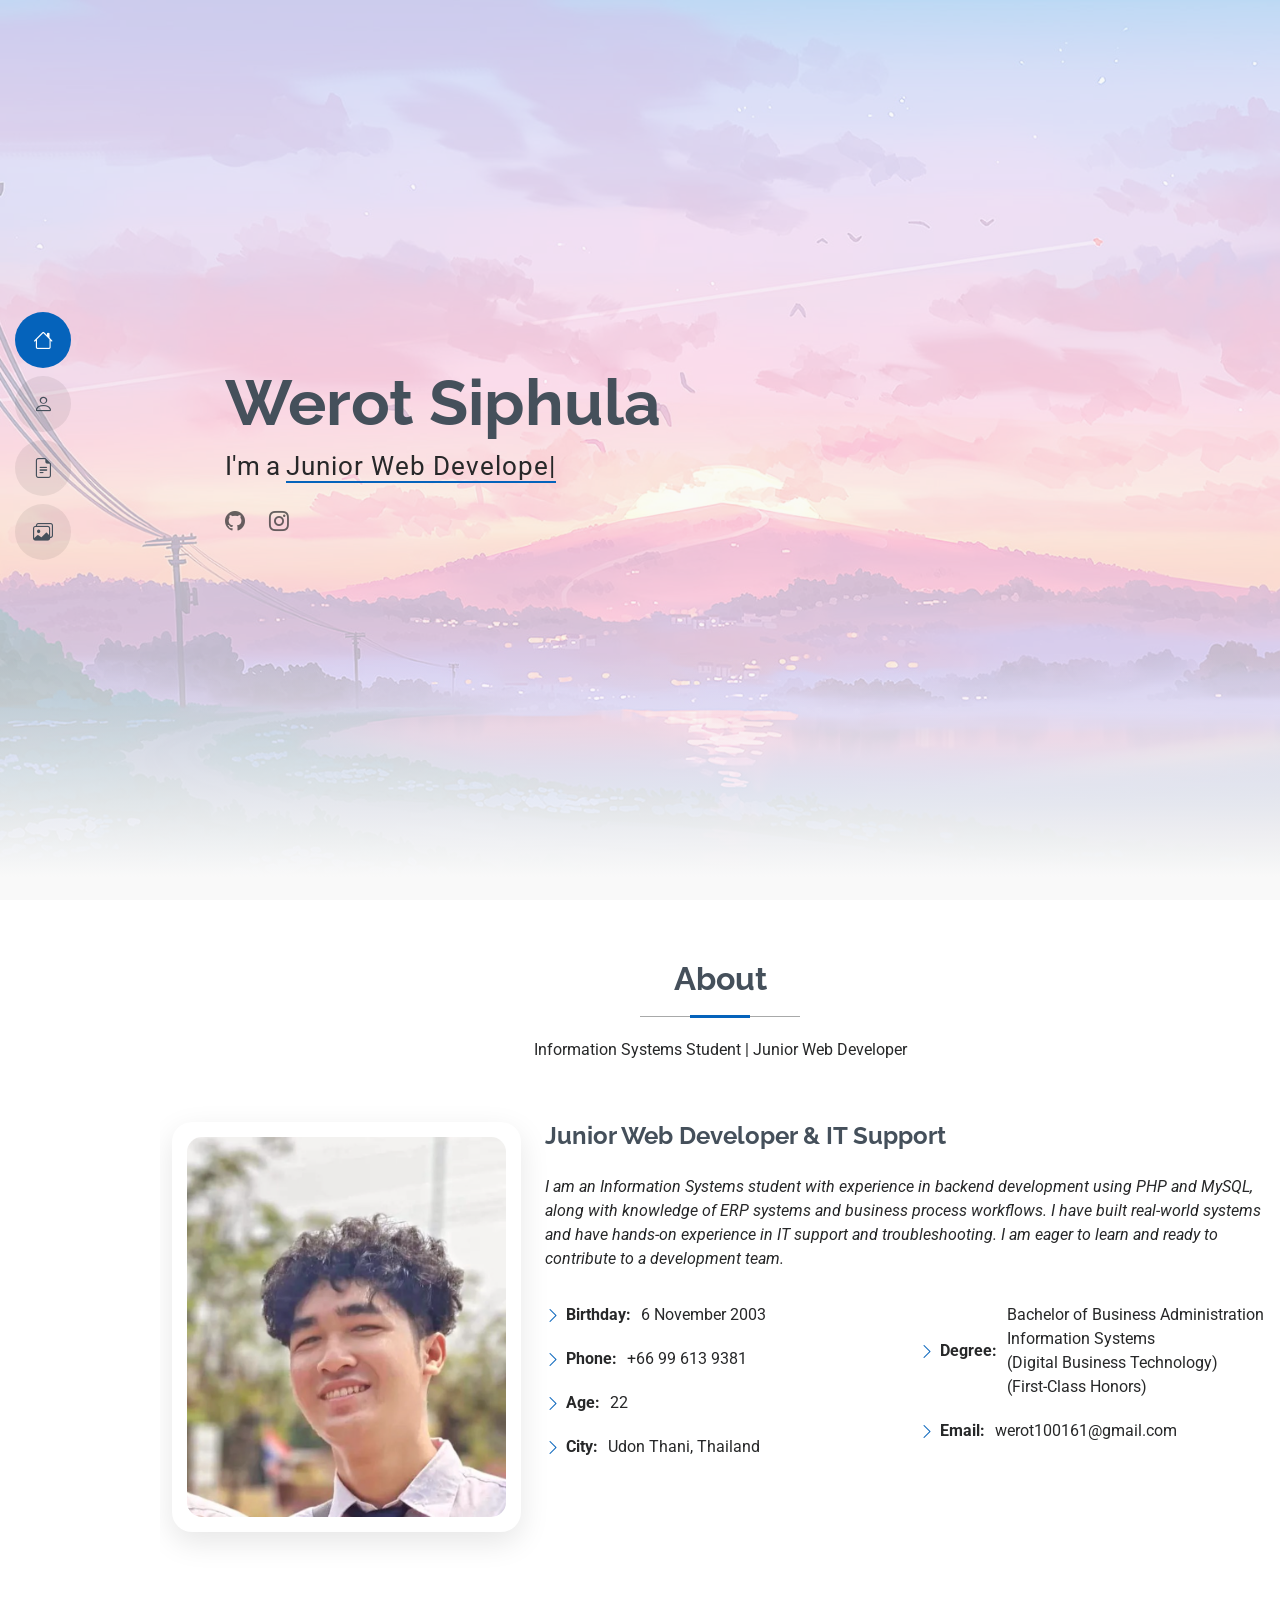
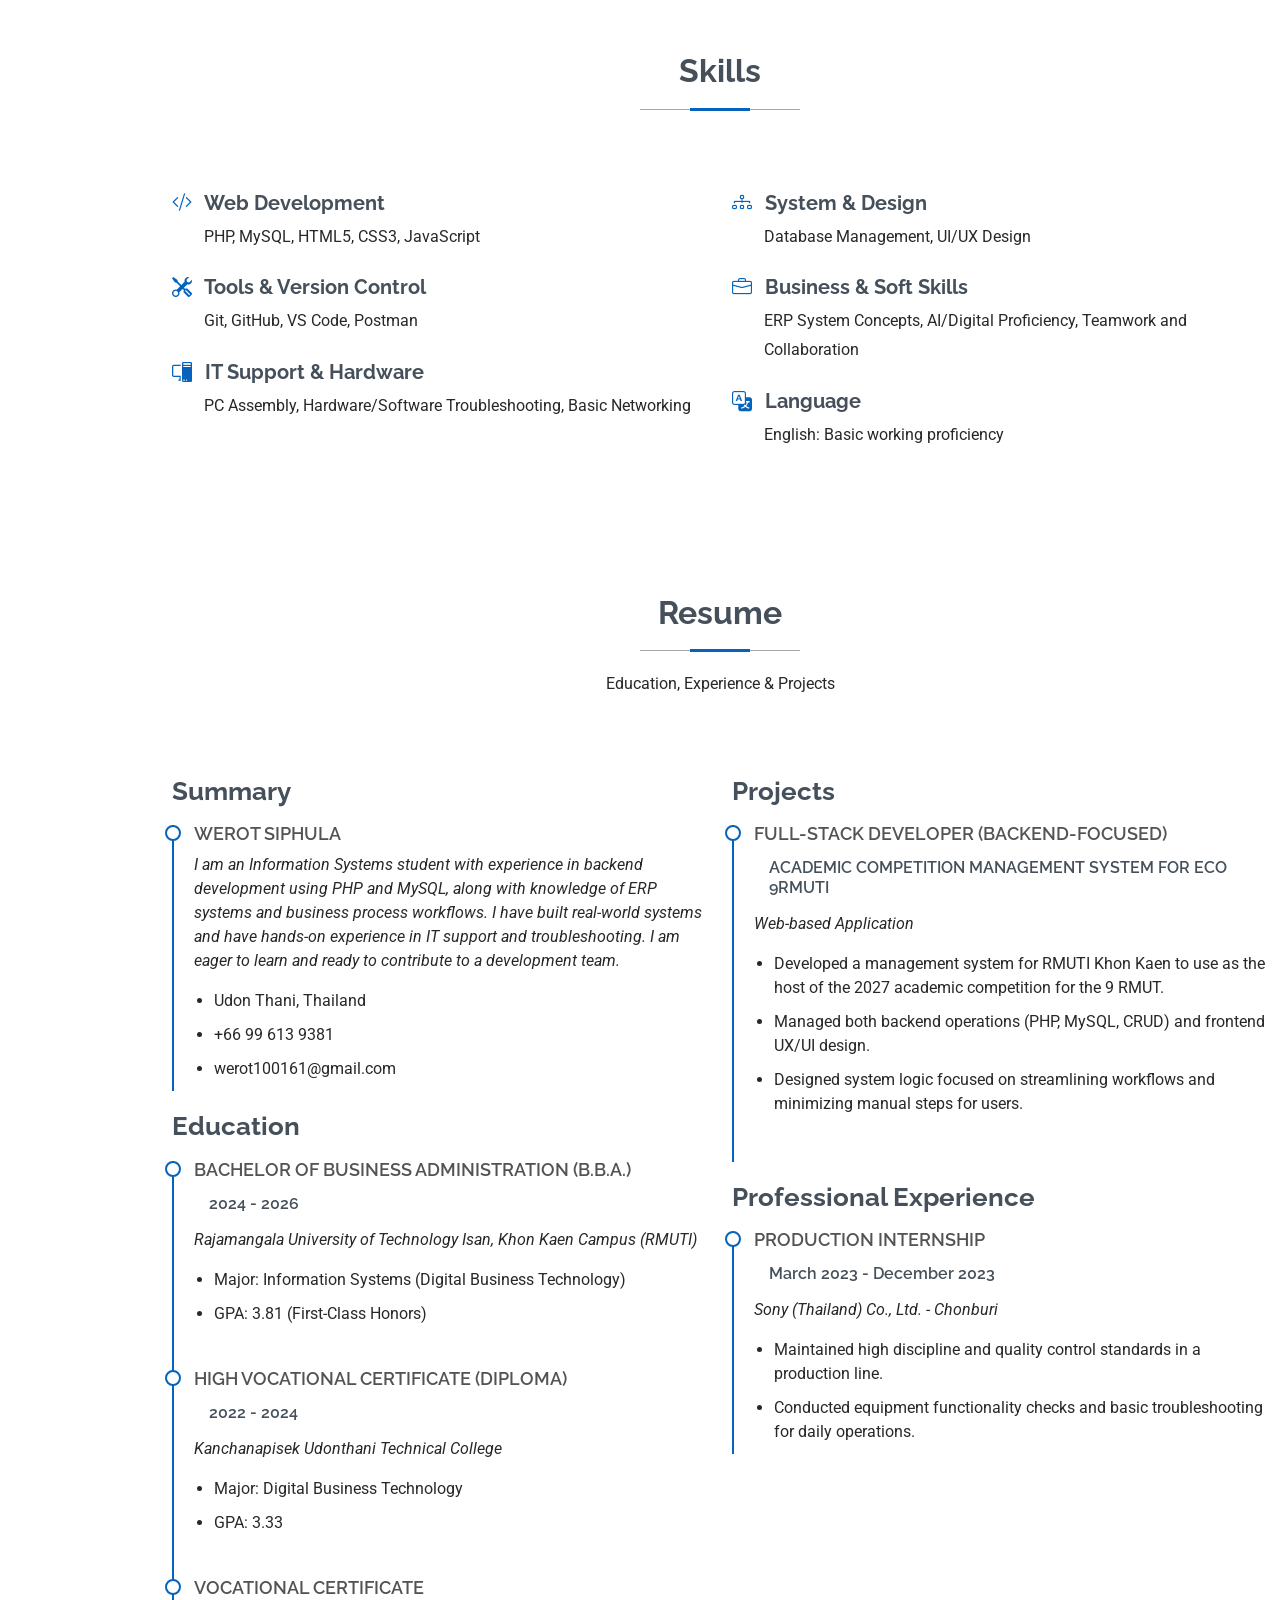
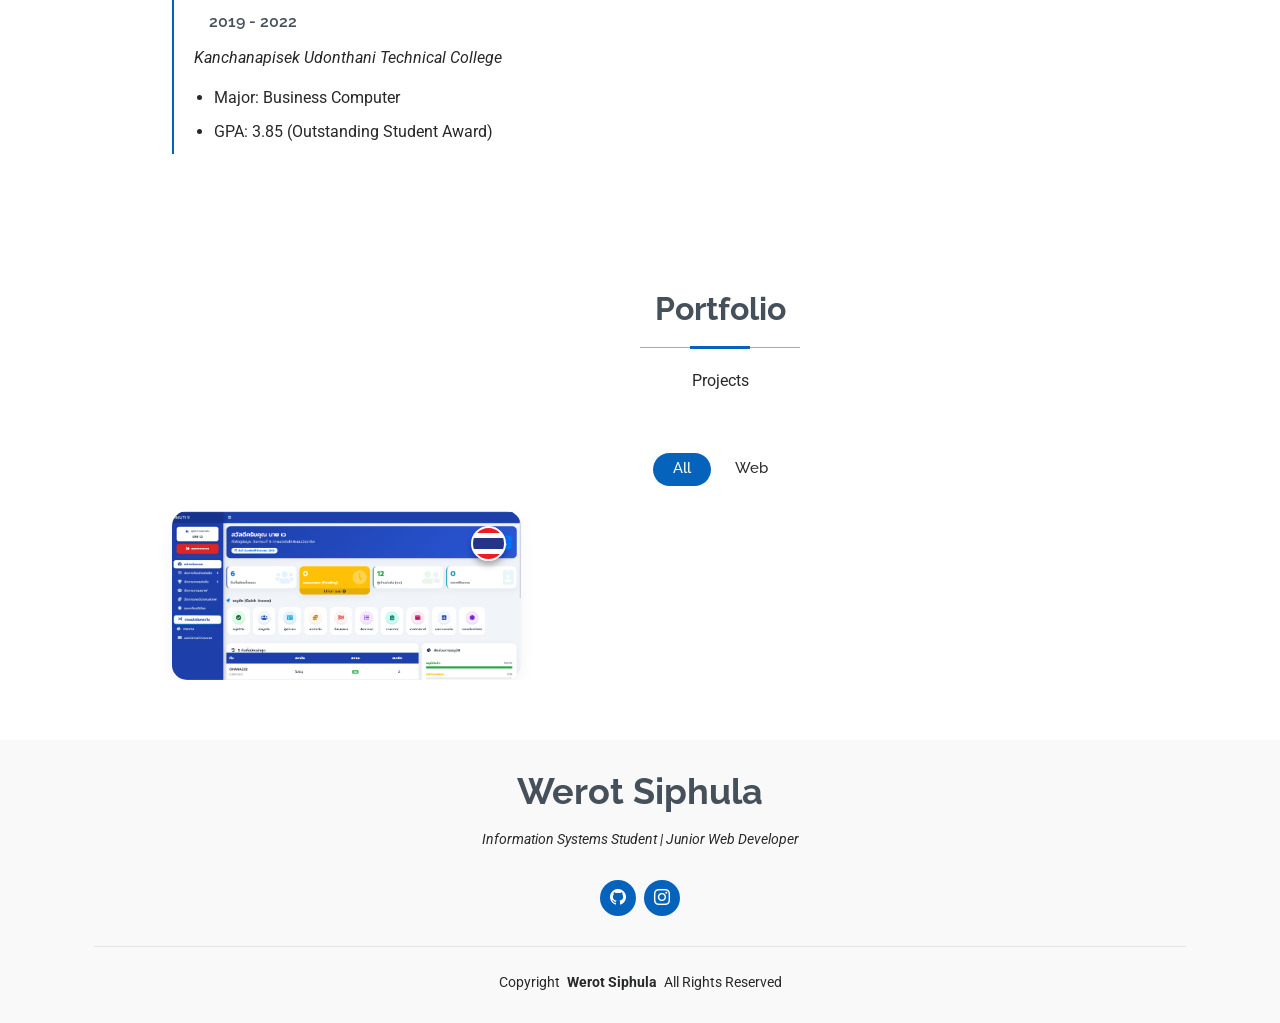
==== commit 44df38f1: "Fix: CSS" ====
--- a/index.html
+++ b/index.html
@@ -295,7 +295,10 @@
           <div class="row gy-4 isotope-container" data-aos="fade-up" data-aos-delay="200">
 
             <div class="col-lg-4 col-md-6 portfolio-item isotope-item filter-web">
-              <a href="portfolio-details.html" class="portfolio-card-link">
+              <a href="portfolio-details.html" class="portfolio-card-link" title="เนื้อหาหน้านี้เป็นภาษาไทย">
+
+                <div class="thai-flag-badge"></div>
+
                 <img src="assets/img/portfolio/PJ1.png" class="img-fluid" alt="ACADEMIC COMPETITION MANAGEMENT SYSTEM">
                 <div class="portfolio-info">
                   <h4>ACADEMIC COMPETITION MANAGEMENT SYSTEM</h4>
--- a/assets/css/main.css
+++ b/assets/css/main.css
@@ -1438,4 +1438,49 @@
     color: var(--contrast-color);
     box-shadow: 0 4px 10px color-mix(in srgb, var(--accent-color), transparent 70%);
   }
+}
+
+/* --- ส่วนจัดการธงไทยบนการ์ดผลงาน --- */
+
+/* กำหนดให้ Parent (a tag) เป็น Relative เพื่อให้ธงอ้างอิงตำแหน่งได้ถูกต้อง */
+.portfolio-card-link {
+  position: relative;
+  display: block;
+  /* มั่นใจว่าเป็น block element */
+  overflow: hidden;
+  /* ป้องกันเนื้อหาธงหลุดขอบ (ถ้าทำ animation) */
+}
+
+/* สร้างธงไทยวงกลม (CSS-only gradient) */
+.thai-flag-badge {
+  position: absolute;
+  top: 15px;
+  /* ระยะห่างจากด้านบน */
+  right: 15px;
+  /* ระยะห่างจากด้านขวา */
+  width: 35px;
+  /* ขนาดเส้นผ่านศูนย์กลาง */
+  height: 35px;
+  border-radius: 50%;
+  /* ทำรูปทรงวงกลม */
+  border: 2px solid #ffffff;
+  /* ขอบสีขาวเพื่อให้ตัดกับรูปภาพ */
+  box-shadow: 0 4px 6px rgba(0, 0, 0, 0.3);
+  /* เพิ่มเงาให้ดูมีมิติ */
+  z-index: 10;
+  /* มั่นใจว่าอยู่เหนือรูปภาพเสมอ */
+
+  /* วาดลายธงไทยด้วย CSS Linear Gradient (สัดส่วนสี แดง1:ขาว1:น้ำเงิน2:ขาว1:แดง1) */
+  background: linear-gradient(to bottom,
+      #ED1C24 0% 16.66%,
+      /* แดง (บน) */
+      #FFFFFF 16.66% 33.33%,
+      /* ขาว */
+      #243589 33.33% 66.66%,
+      /* น้ำเงิน (กลาง-กว้างสุด) */
+      #FFFFFF 66.66% 83.33%,
+      /* ขาว */
+      #ED1C24 83.33% 100%
+      /* แดง (ล่าง) */
+    );
 }
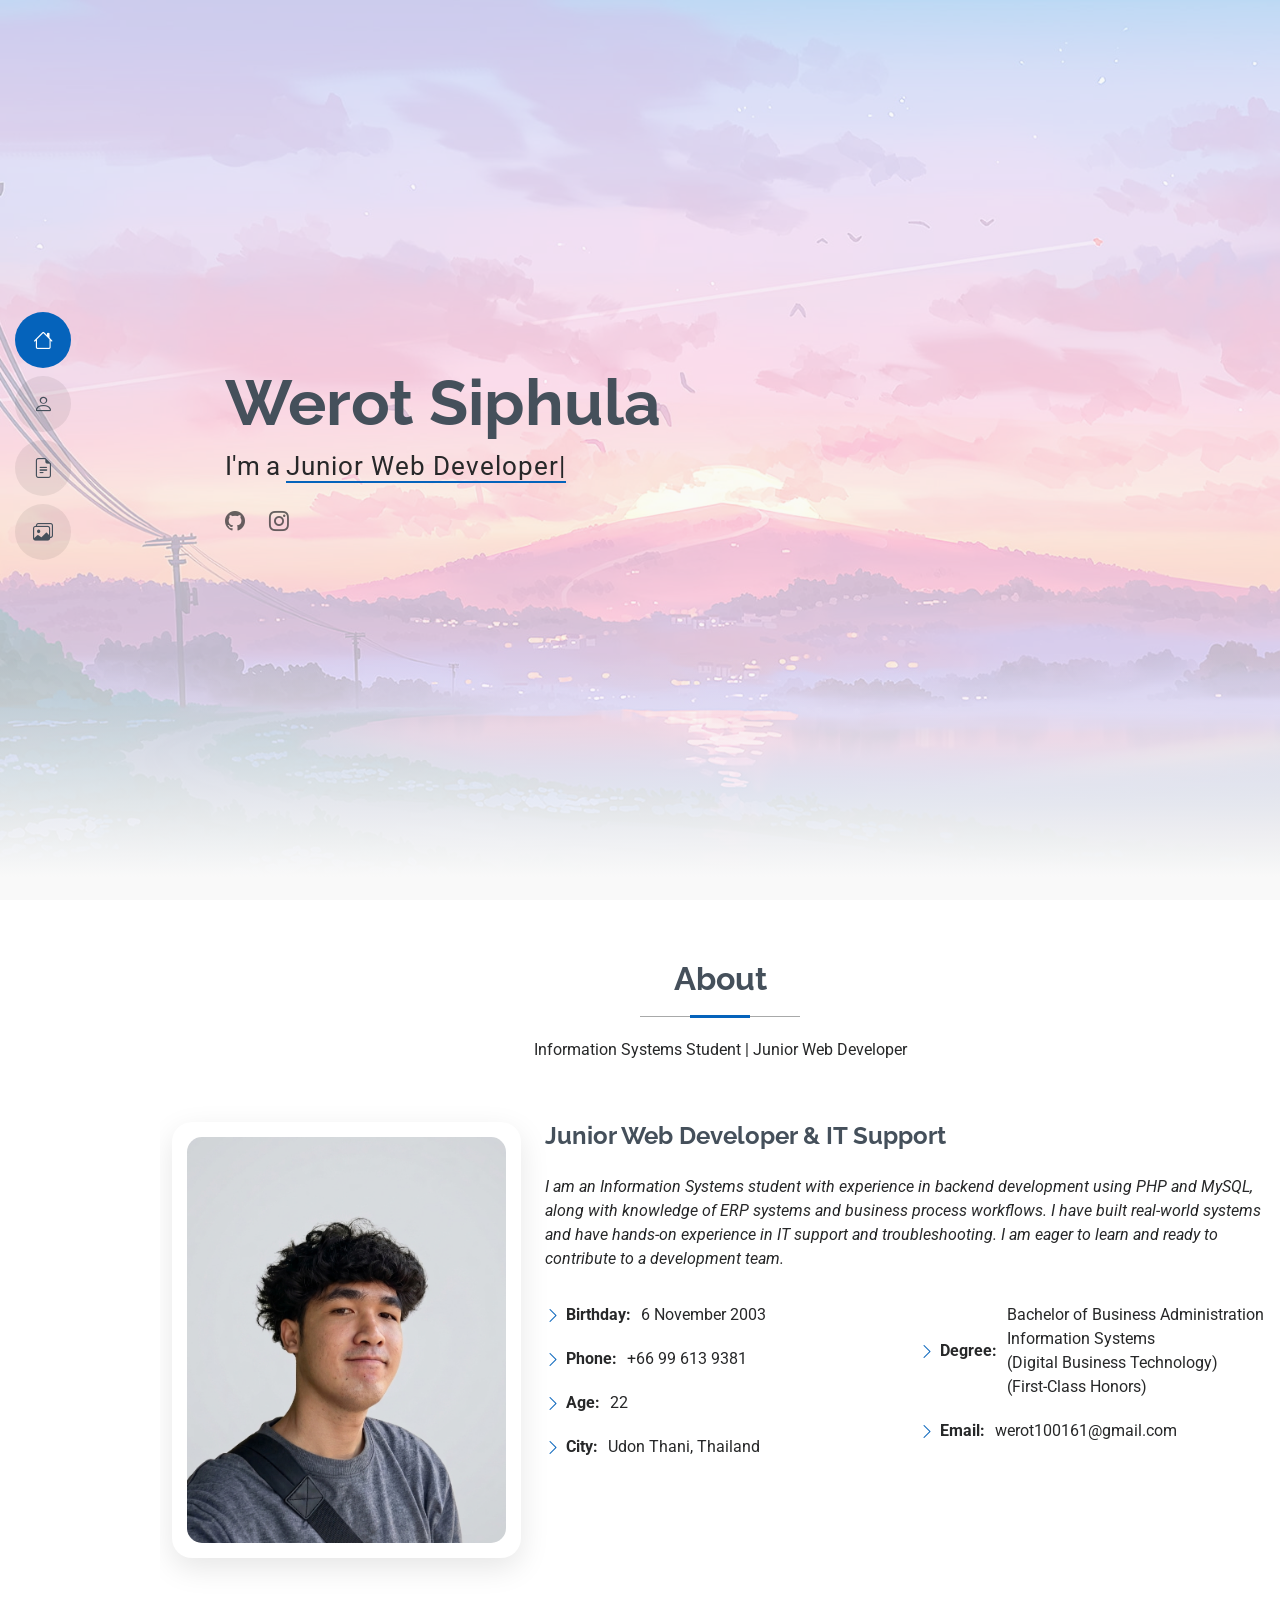
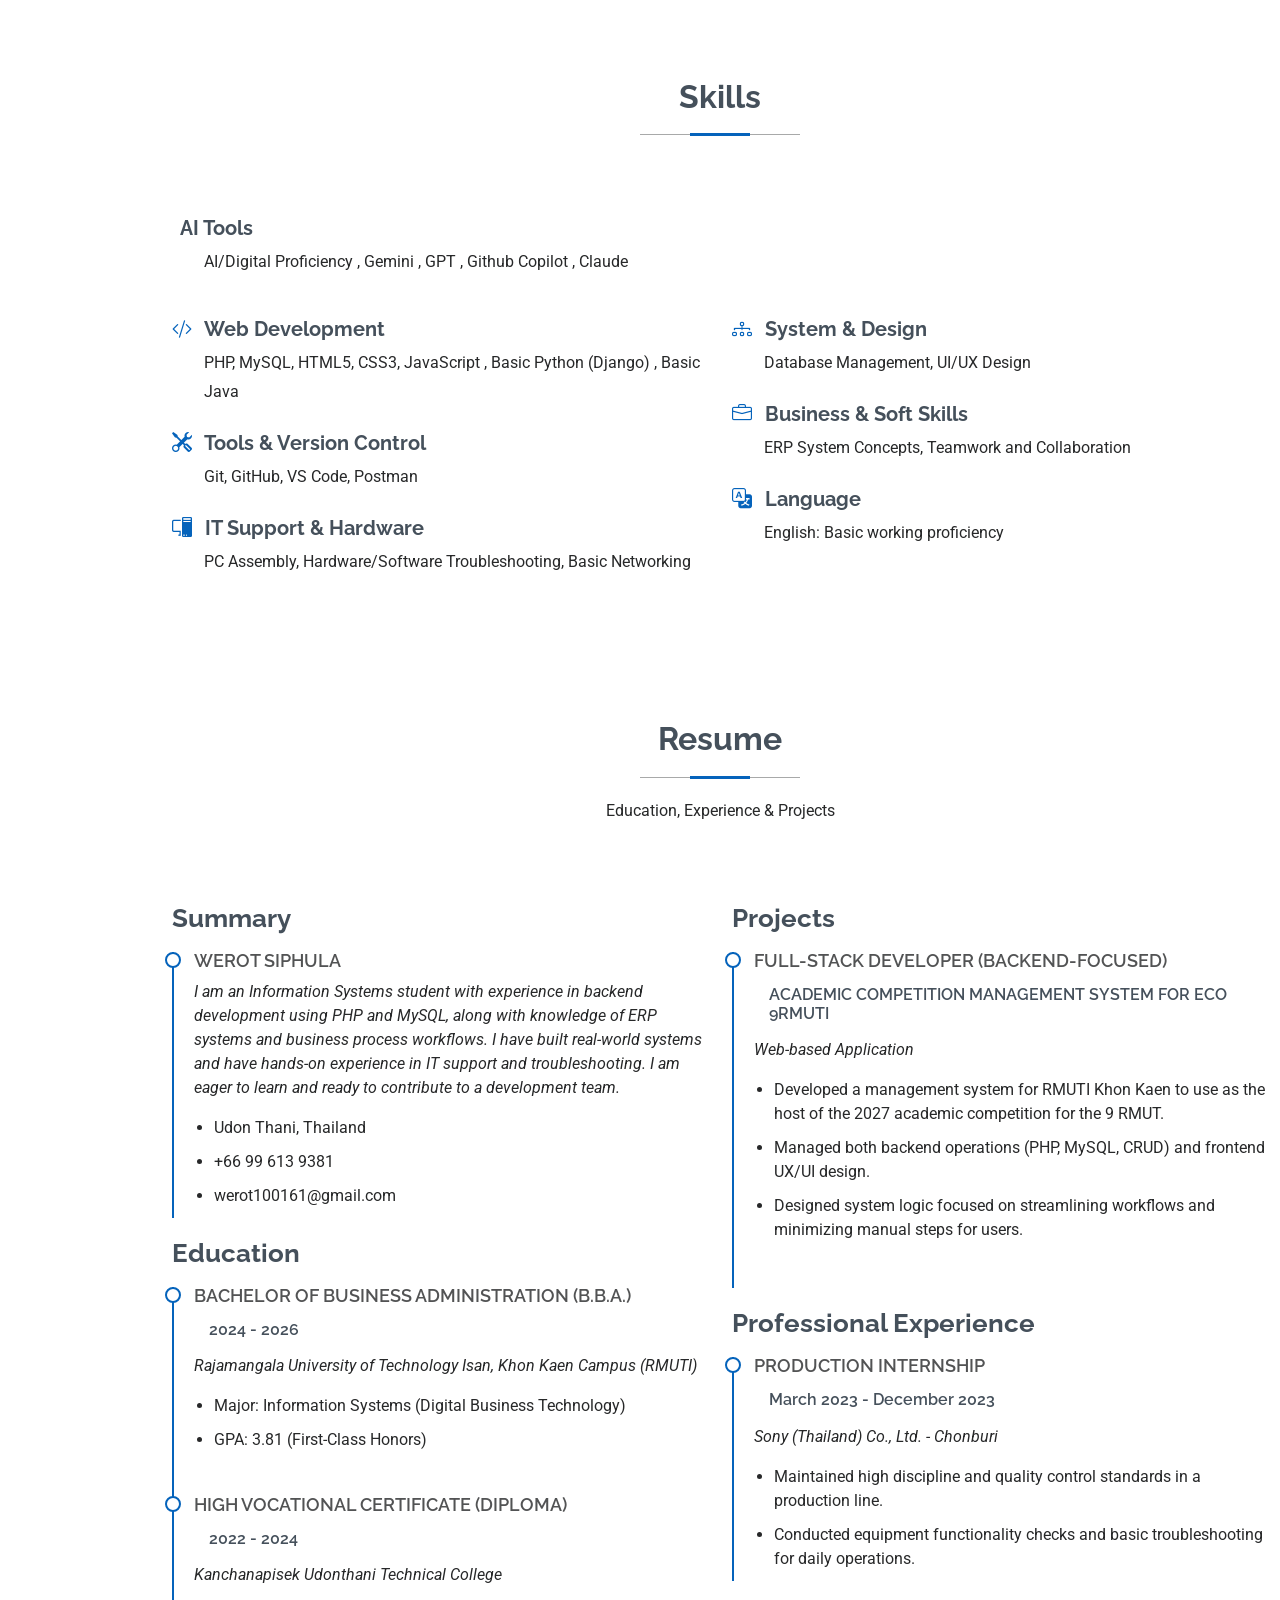
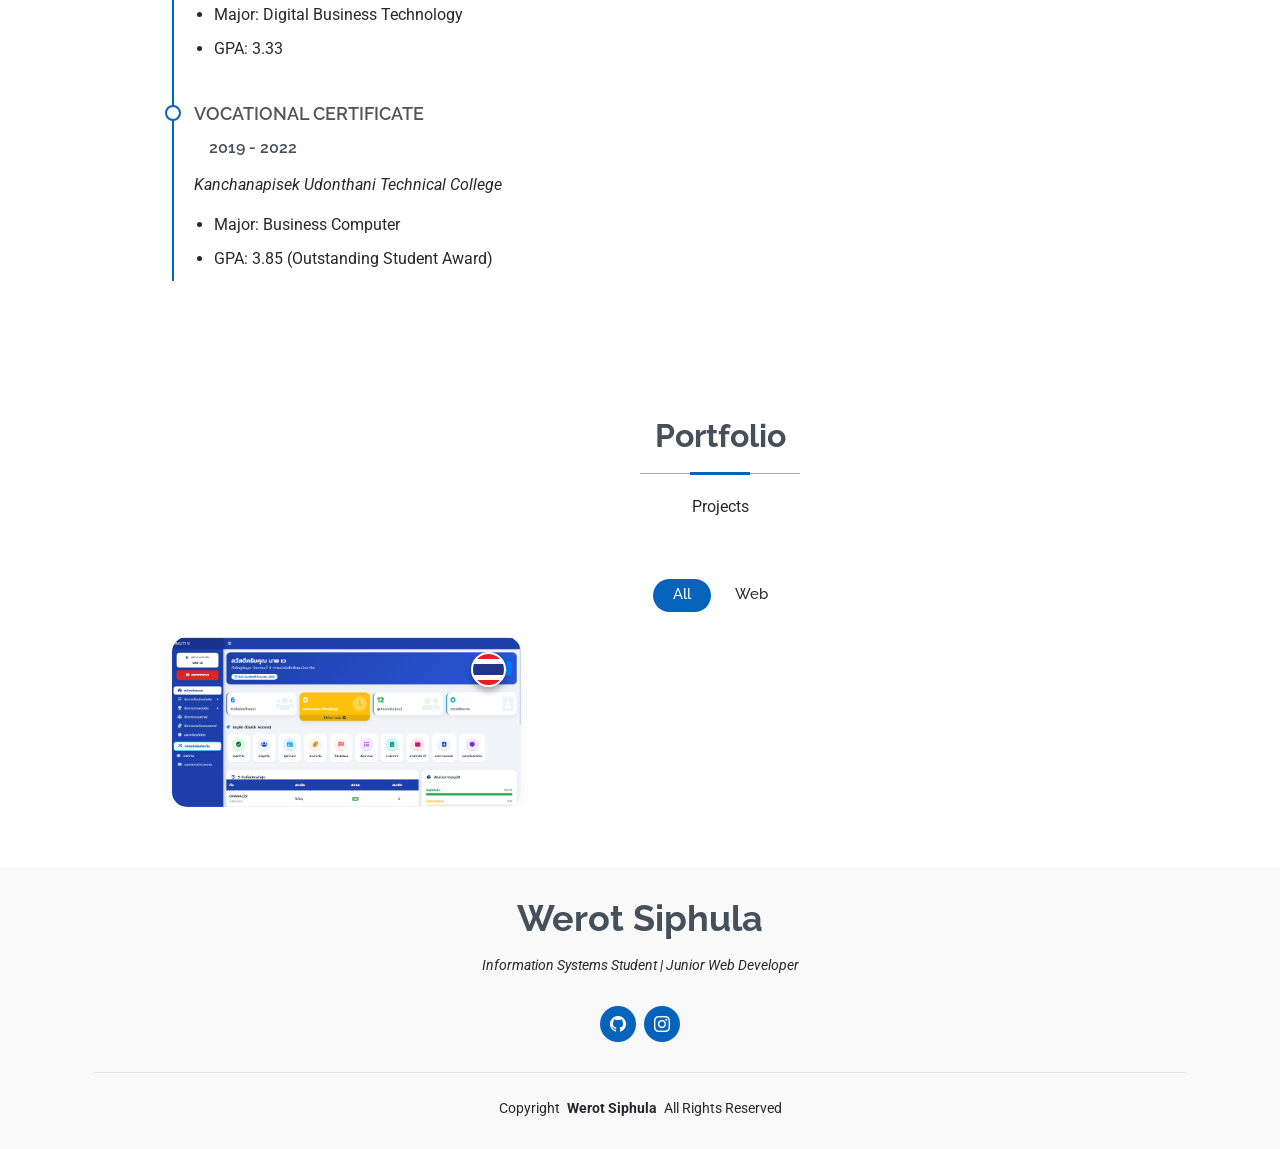
==== commit 5c230543: "Edit data" ====
--- a/index.html
+++ b/index.html
@@ -76,7 +76,7 @@
         <div class="row gy-4 justify-content-center">
           <div class="col-lg-4" data-aos="fade-right">
             <div class="profile-card text-center">
-              <img src="assets/img/me.png" class="img-fluid" alt="Werot Siphula">
+              <img src="assets/img/me1.png" class="img-fluid" alt="Werot Siphula">
             </div>
           </div>
           <div class="col-lg-8 content">
@@ -123,13 +123,22 @@
 
         <div class="row">
 
+          <div class="mb-4">
+            <h5 class="fw-bold" style="color: var(--heading-color);">
+              <i class="bi bi-brain" style="color: var(--accent-color); margin-right: 8px;"></i> AI Tools
+            </h5>
+            <ul style="list-style-type: none; padding-left: 32px; line-height: 1.8; color: var(--default-color);">
+              <li>AI/Digital Proficiency , Gemini , GPT , Github Copilot , Claude</li>
+            </ul>
+          </div>
+
           <div class="col-lg-6">
             <div class="mb-4">
               <h5 class="fw-bold" style="color: var(--heading-color);">
                 <i class="bi bi-code-slash" style="color: var(--accent-color); margin-right: 8px;"></i> Web Development
               </h5>
               <ul style="list-style-type: none; padding-left: 32px; line-height: 1.8; color: var(--default-color);">
-                <li>PHP, MySQL, HTML5, CSS3, JavaScript</li>
+                <li>PHP, MySQL, HTML5, CSS3, JavaScript , Basic Python (Django) , Basic Java</li>
               </ul>
             </div>
 
@@ -170,7 +179,7 @@
                 Skills
               </h5>
               <ul style="list-style-type: none; padding-left: 32px; line-height: 1.8; color: var(--default-color);">
-                <li>ERP System Concepts, AI/Digital Proficiency, Teamwork and Collaboration</li>
+                <li>ERP System Concepts, Teamwork and Collaboration</li>
               </ul>
             </div>
 
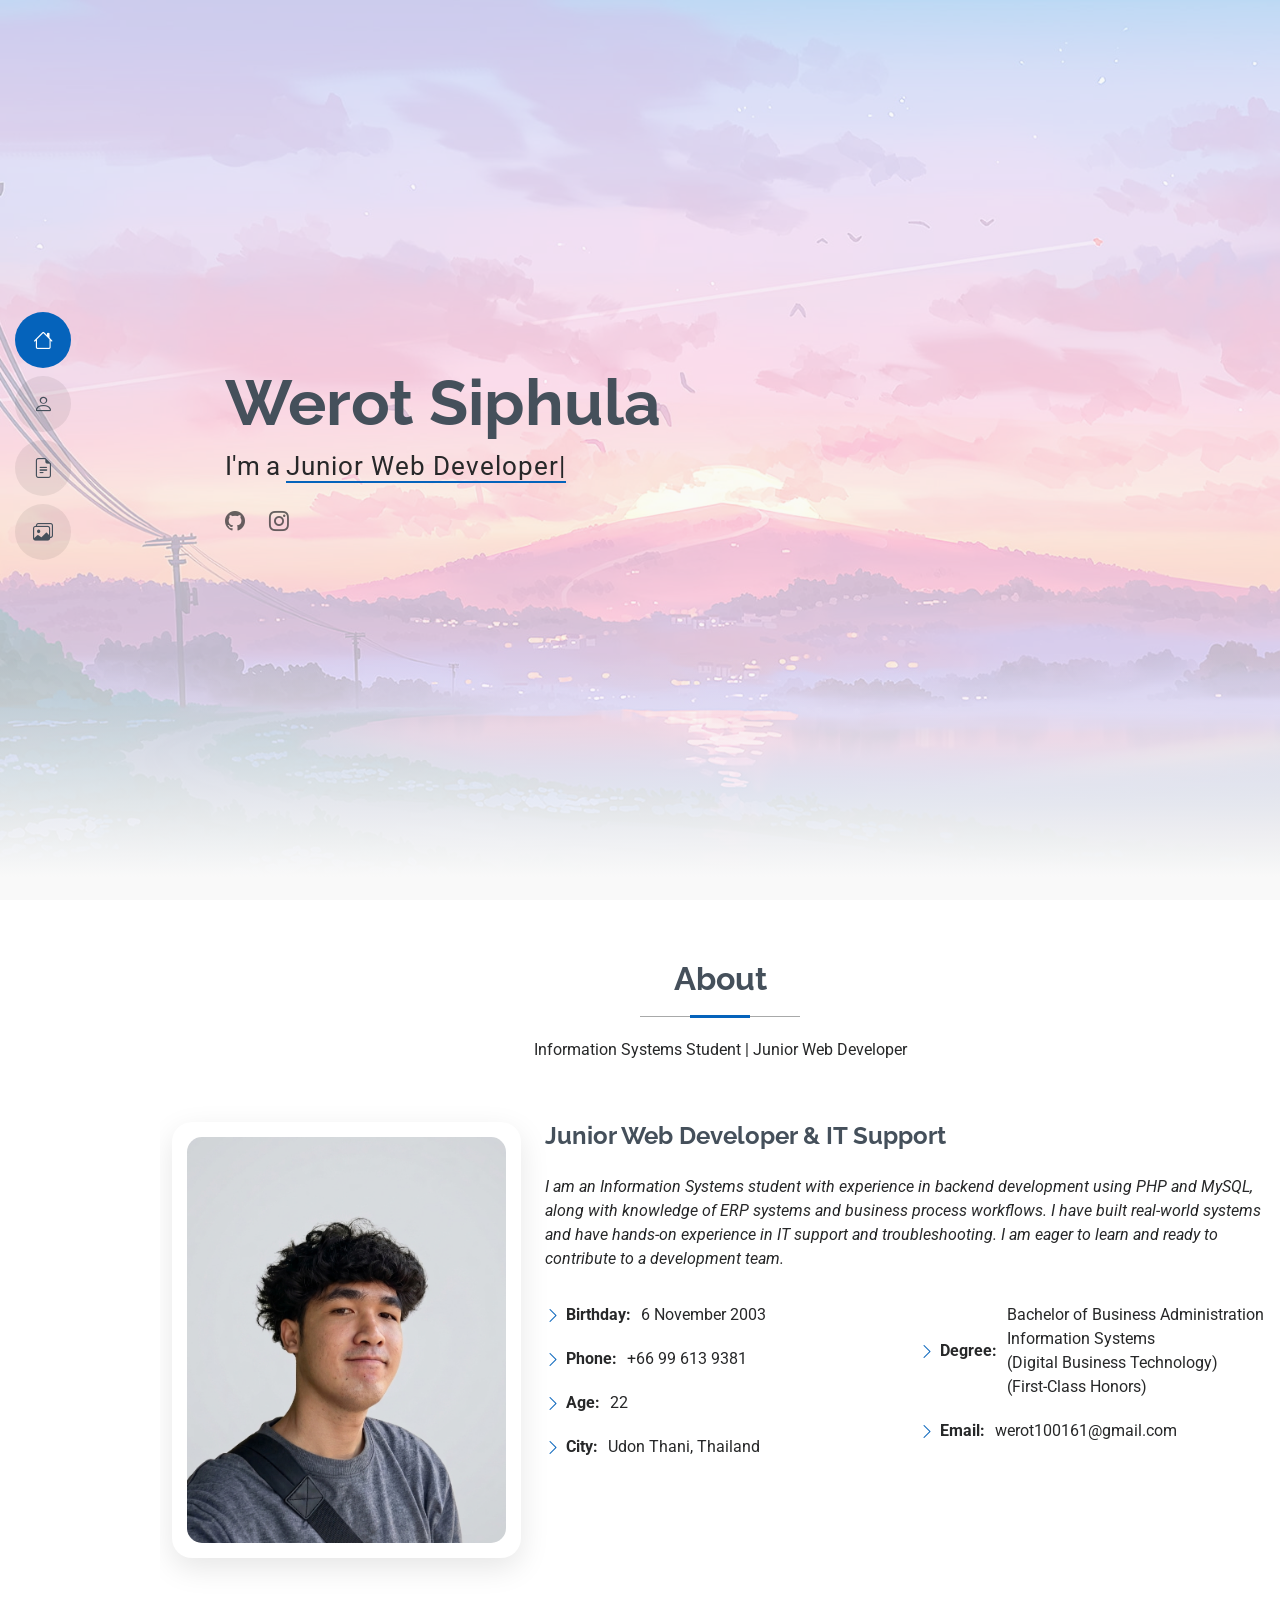
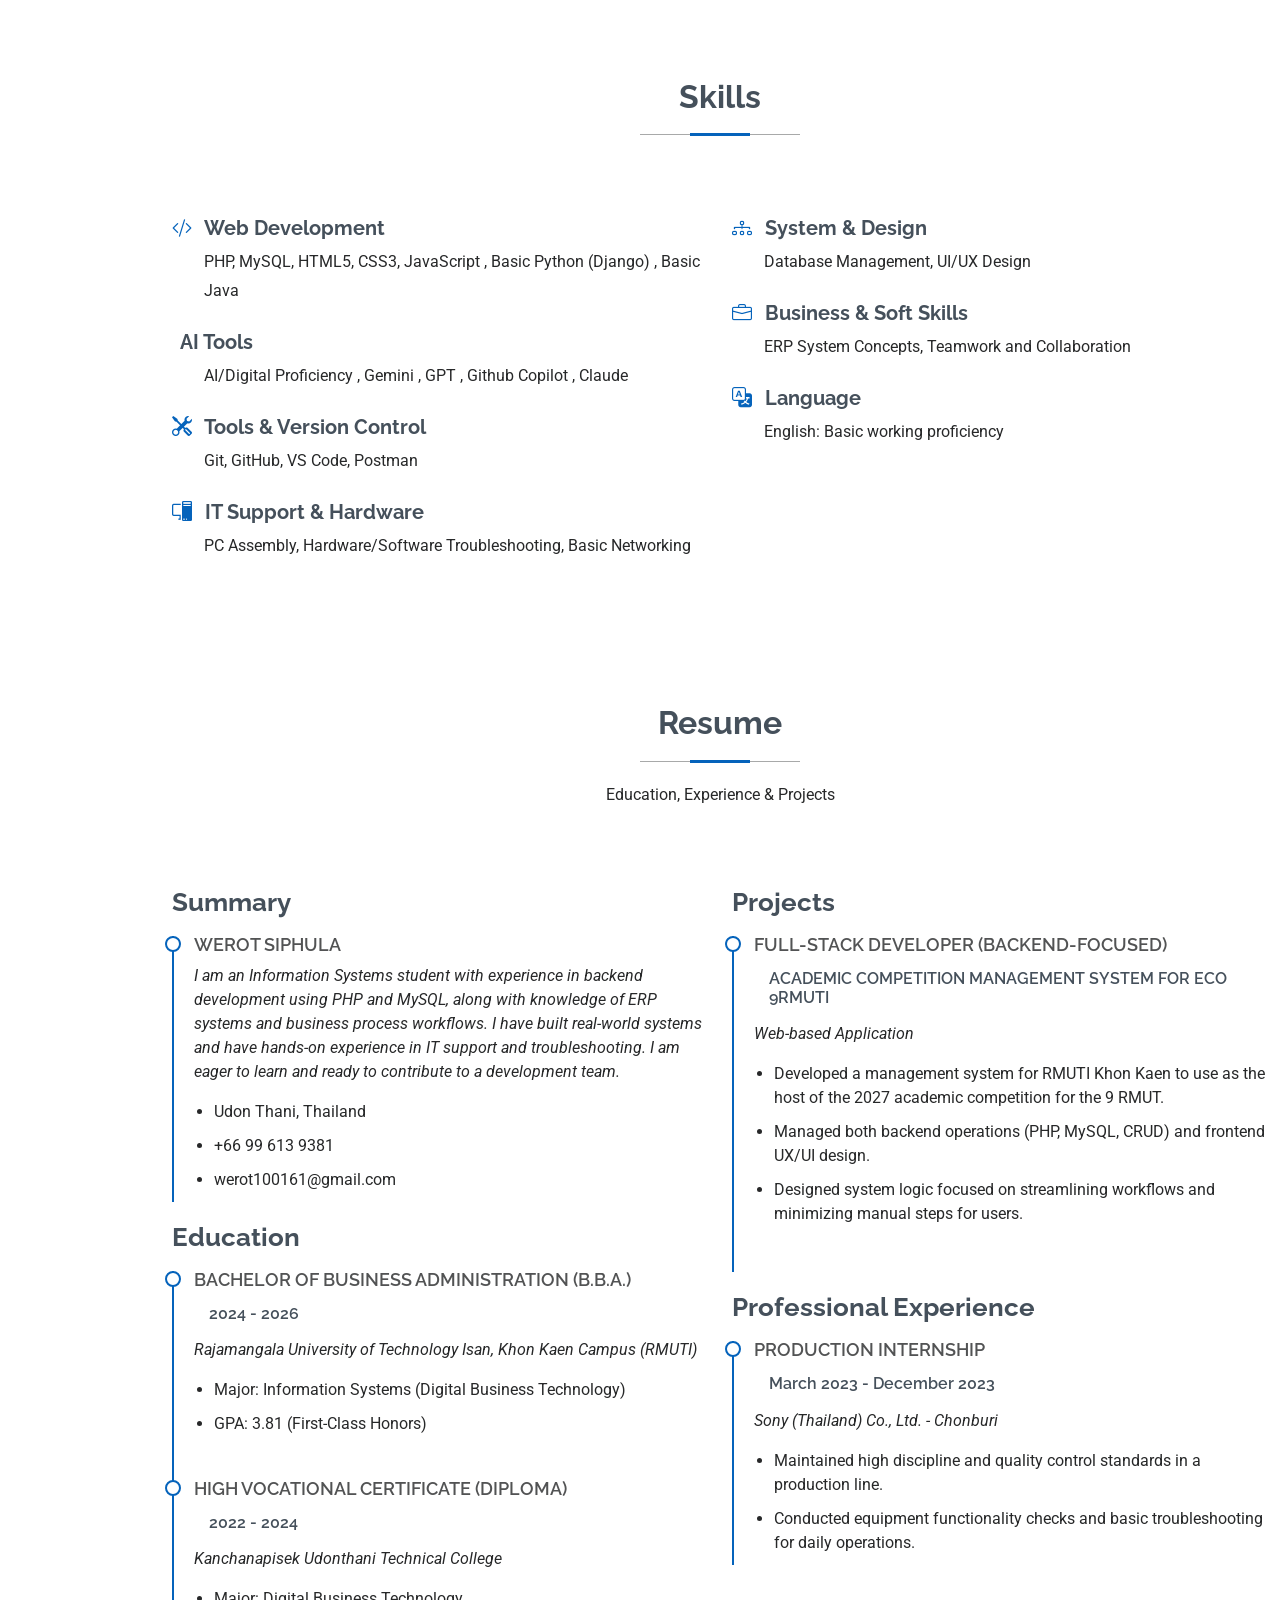
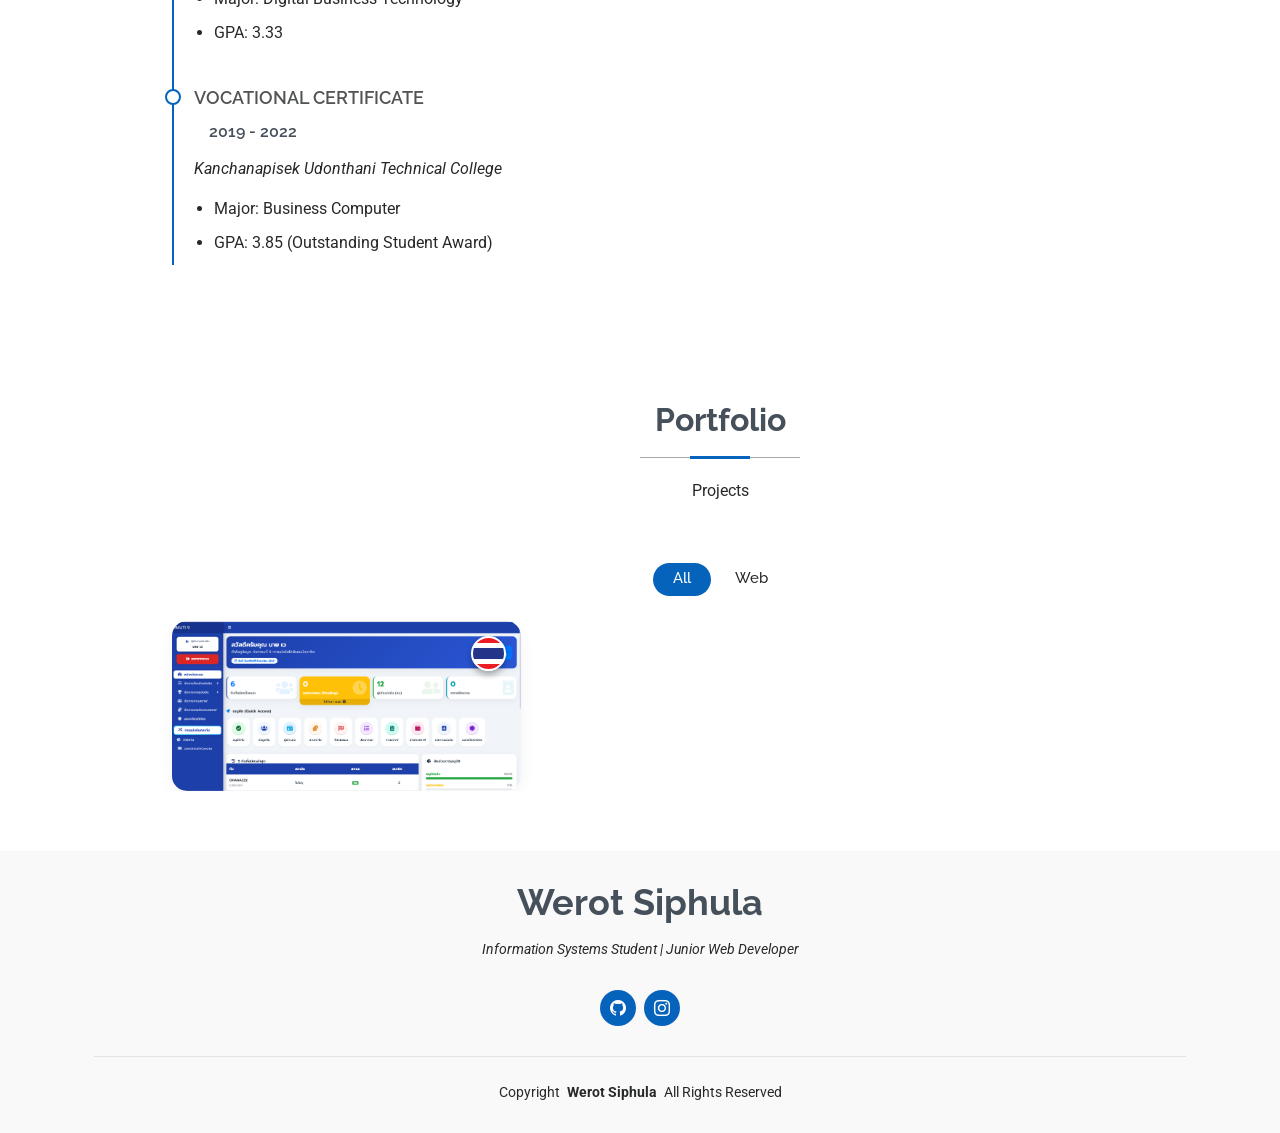
==== commit 01a10b2f: "Edit data" ====
--- a/index.html
+++ b/index.html
@@ -123,15 +123,6 @@
 
         <div class="row">
 
-          <div class="mb-4">
-            <h5 class="fw-bold" style="color: var(--heading-color);">
-              <i class="bi bi-brain" style="color: var(--accent-color); margin-right: 8px;"></i> AI Tools
-            </h5>
-            <ul style="list-style-type: none; padding-left: 32px; line-height: 1.8; color: var(--default-color);">
-              <li>AI/Digital Proficiency , Gemini , GPT , Github Copilot , Claude</li>
-            </ul>
-          </div>
-
           <div class="col-lg-6">
             <div class="mb-4">
               <h5 class="fw-bold" style="color: var(--heading-color);">
@@ -139,6 +130,15 @@
               </h5>
               <ul style="list-style-type: none; padding-left: 32px; line-height: 1.8; color: var(--default-color);">
                 <li>PHP, MySQL, HTML5, CSS3, JavaScript , Basic Python (Django) , Basic Java</li>
+              </ul>
+            </div>
+
+            <div class="mb-4">
+              <h5 class="fw-bold" style="color: var(--heading-color);">
+                <i class="bi bi-brain" style="color: var(--accent-color); margin-right: 8px;"></i> AI Tools
+              </h5>
+              <ul style="list-style-type: none; padding-left: 32px; line-height: 1.8; color: var(--default-color);">
+                <li>AI/Digital Proficiency , Gemini , GPT , Github Copilot , Claude</li>
               </ul>
             </div>
 
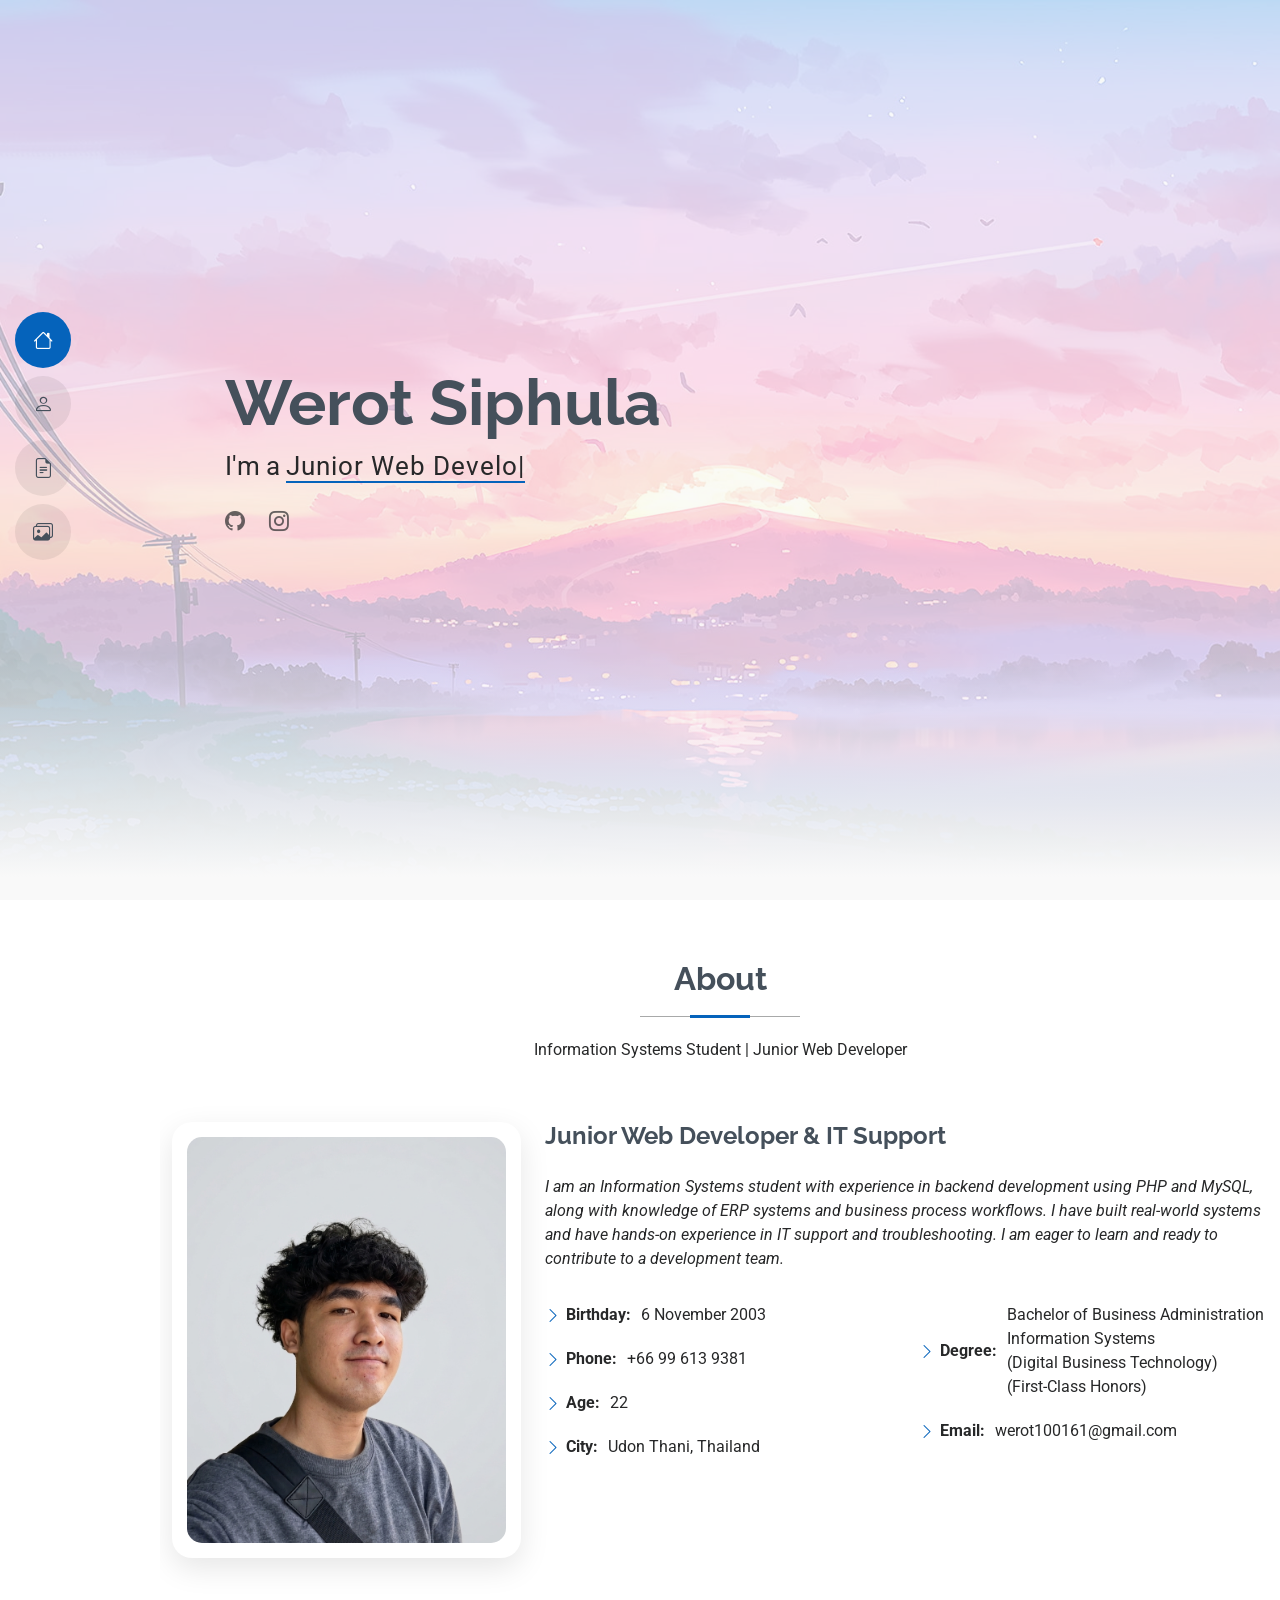
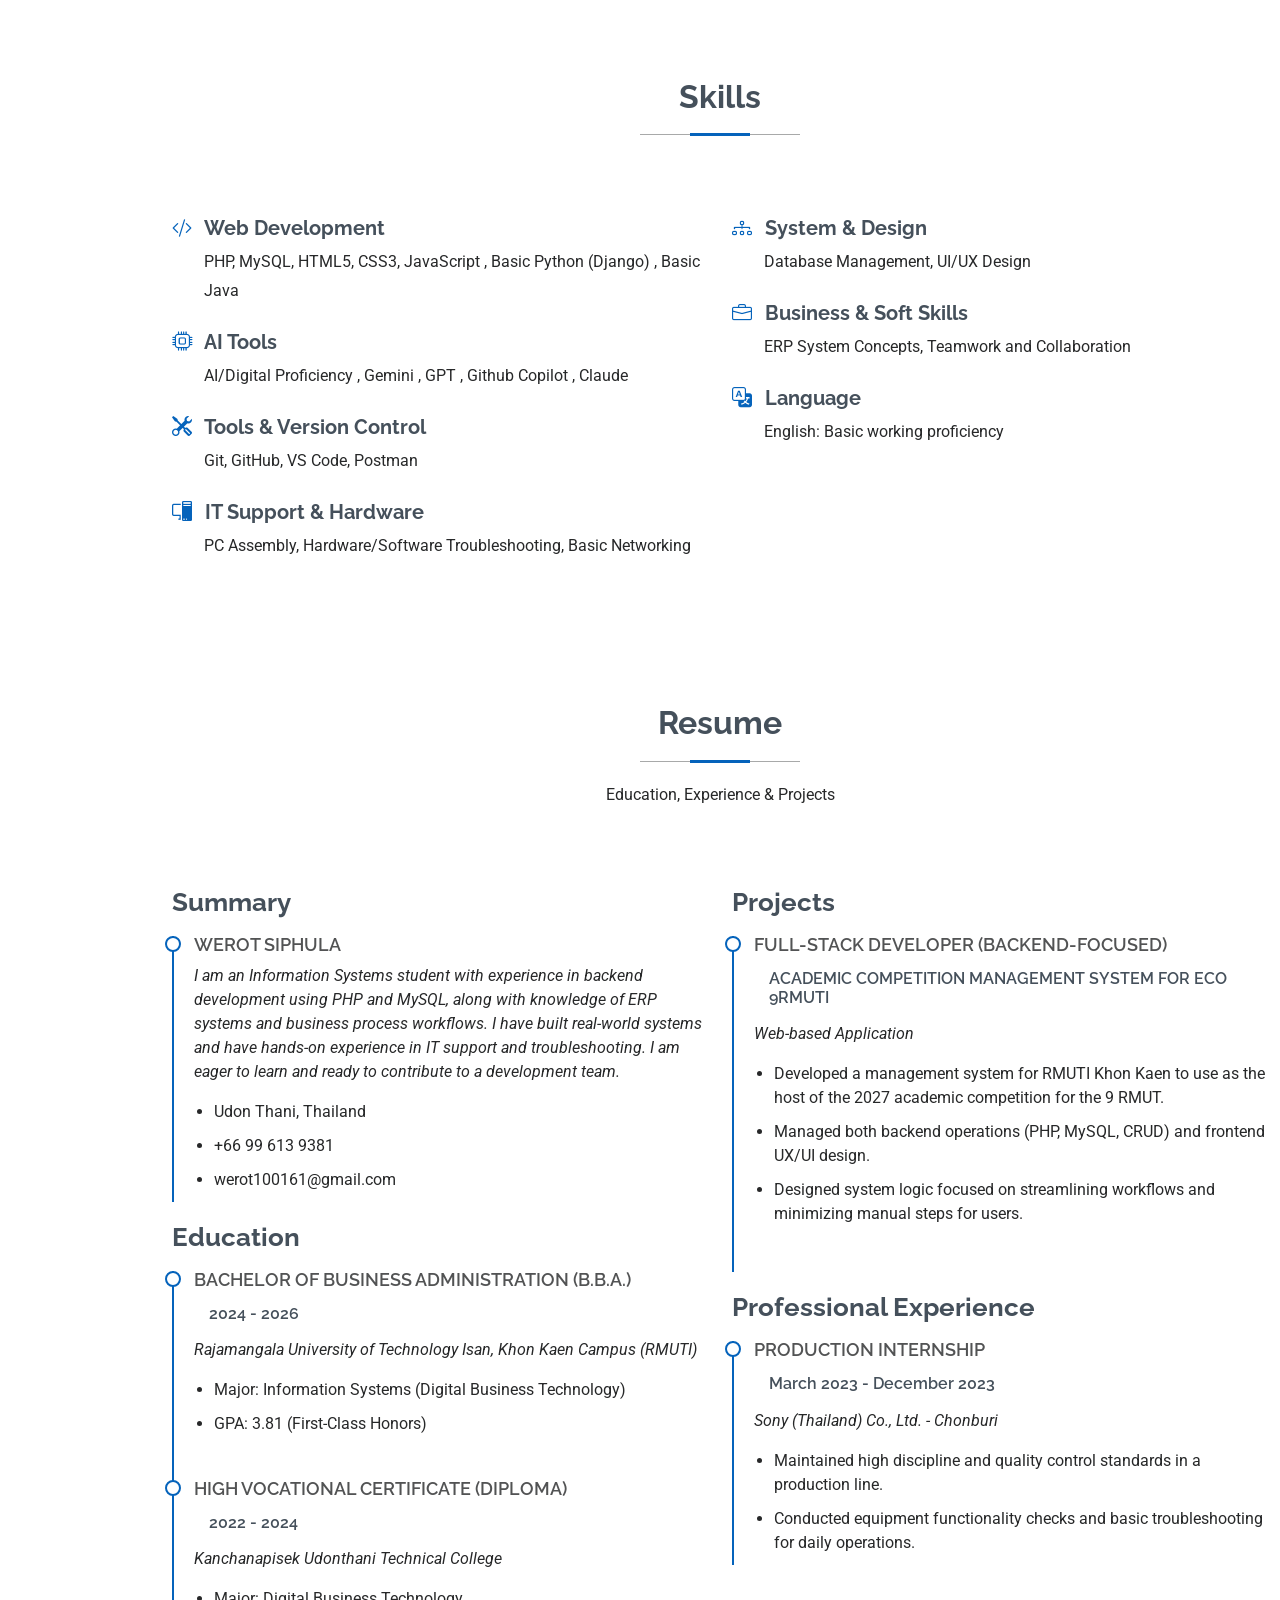
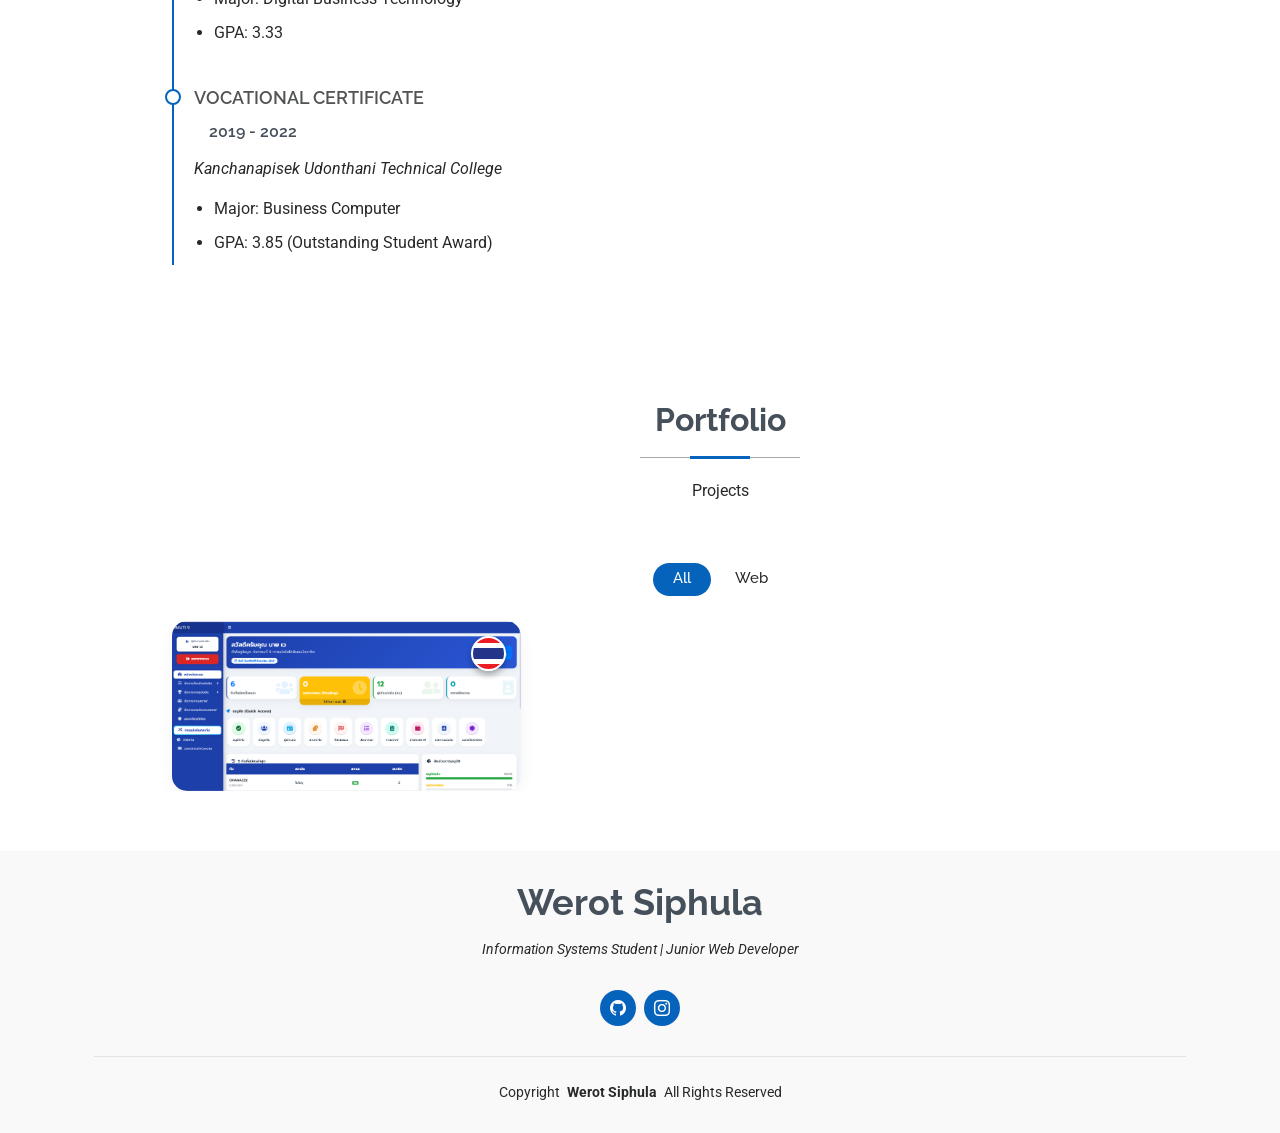
==== commit 53590ace: "Edit icon" ====
--- a/index.html
+++ b/index.html
@@ -135,7 +135,7 @@
 
             <div class="mb-4">
               <h5 class="fw-bold" style="color: var(--heading-color);">
-                <i class="bi bi-brain" style="color: var(--accent-color); margin-right: 8px;"></i> AI Tools
+                <i class="bi bi-cpu" style="color: var(--accent-color); margin-right: 8px;"></i> AI Tools
               </h5>
               <ul style="list-style-type: none; padding-left: 32px; line-height: 1.8; color: var(--default-color);">
                 <li>AI/Digital Proficiency , Gemini , GPT , Github Copilot , Claude</li>
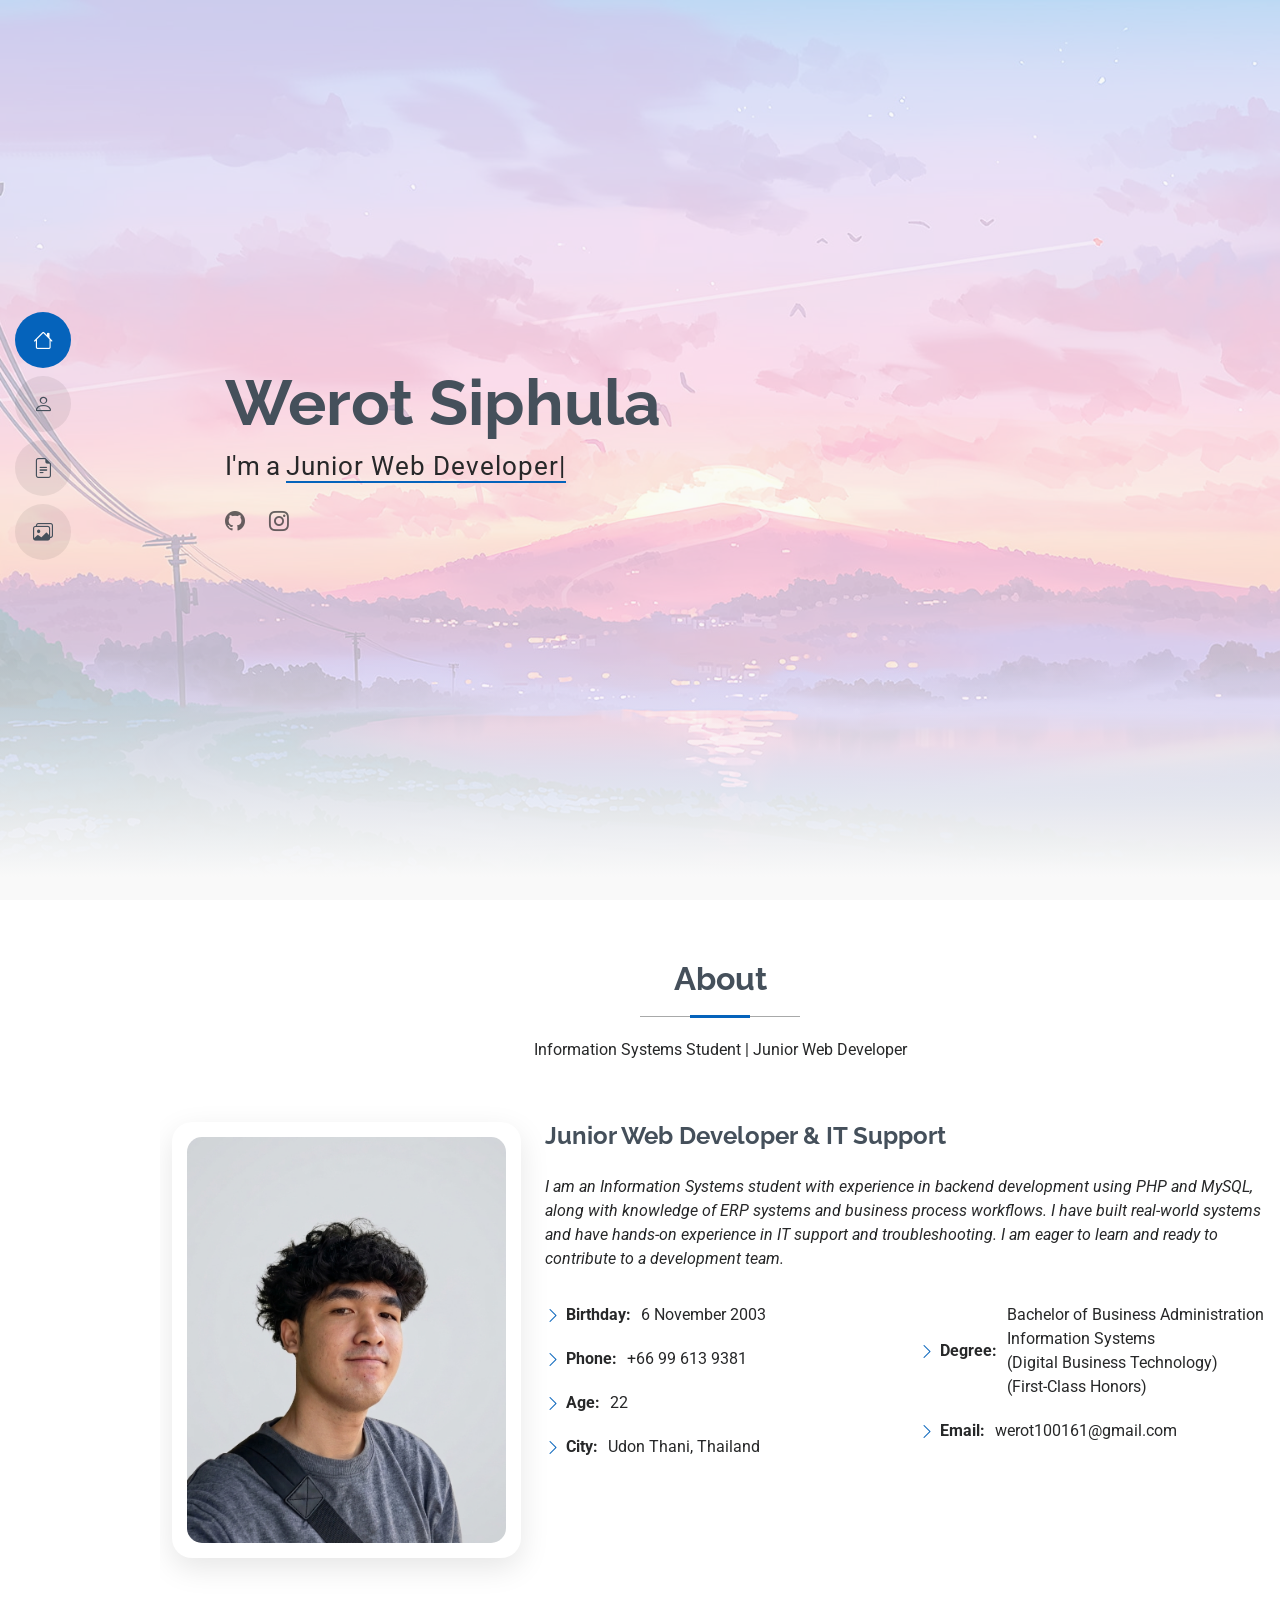
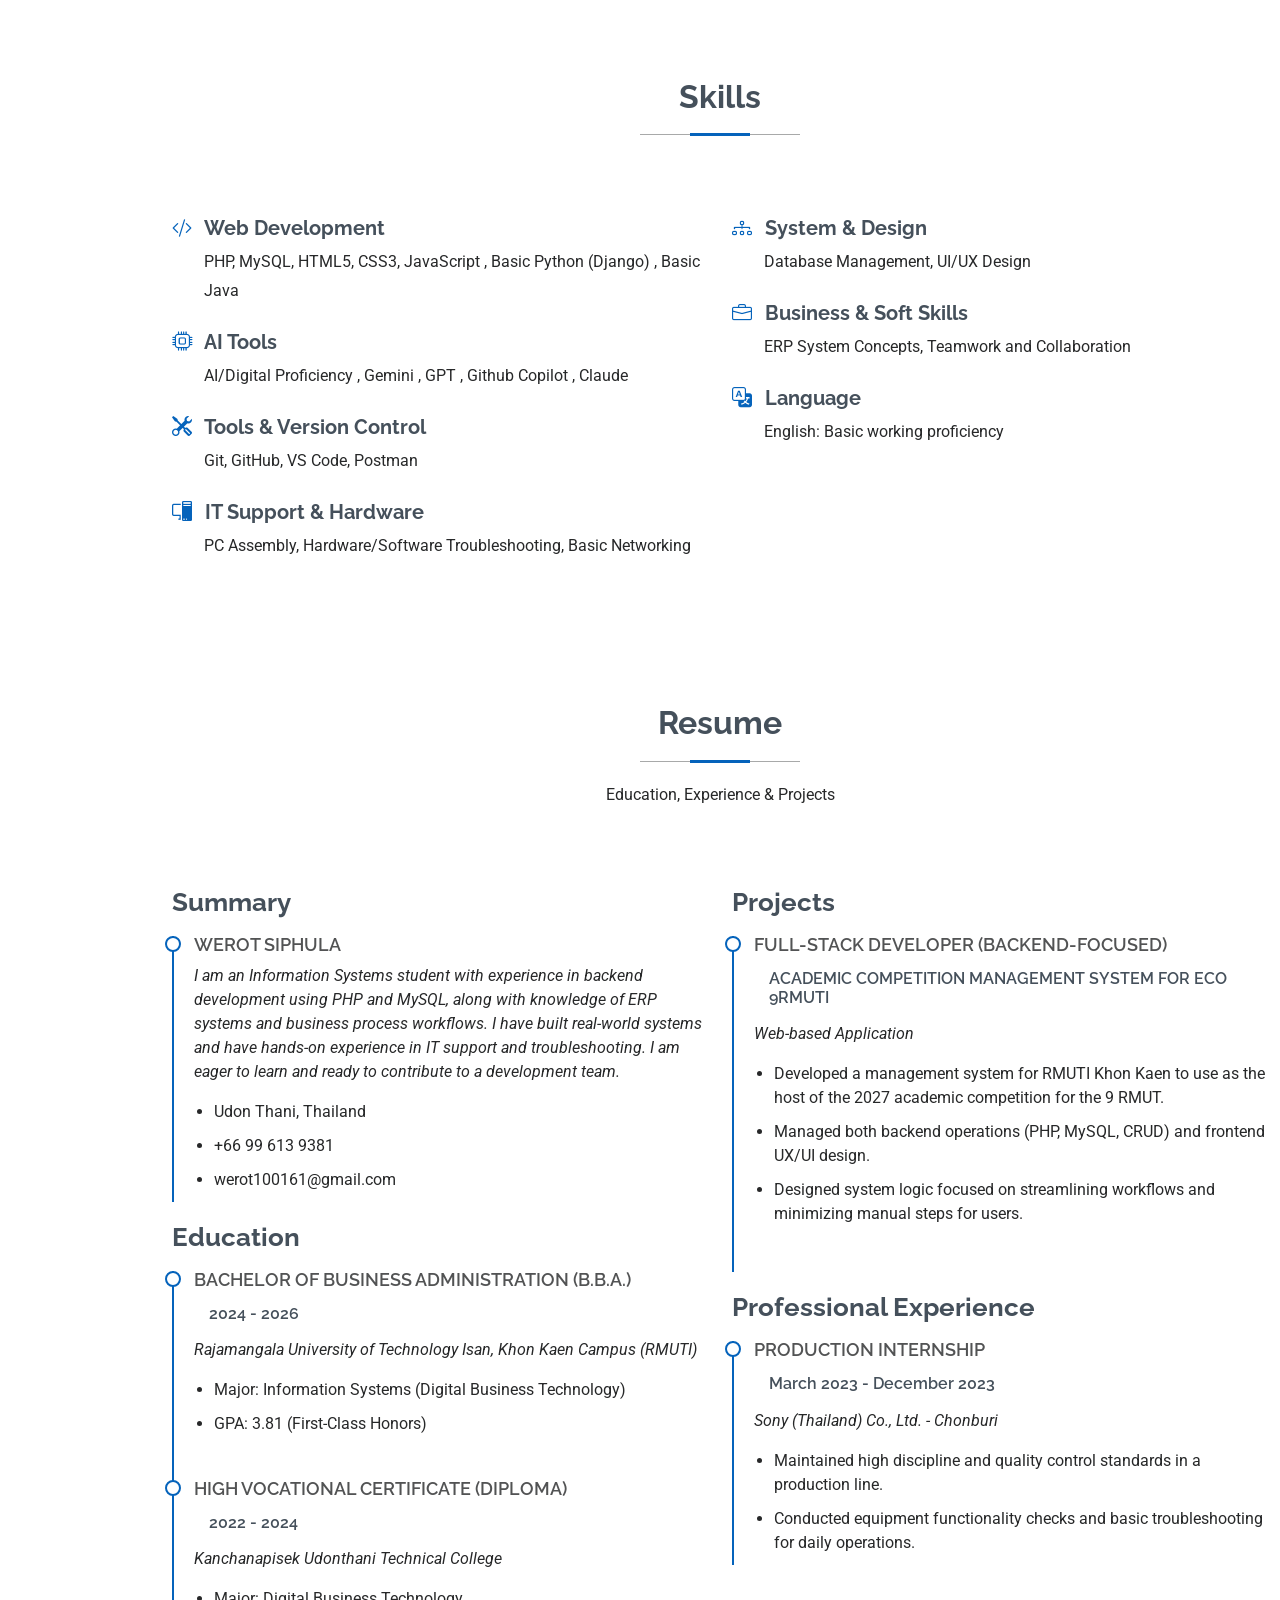
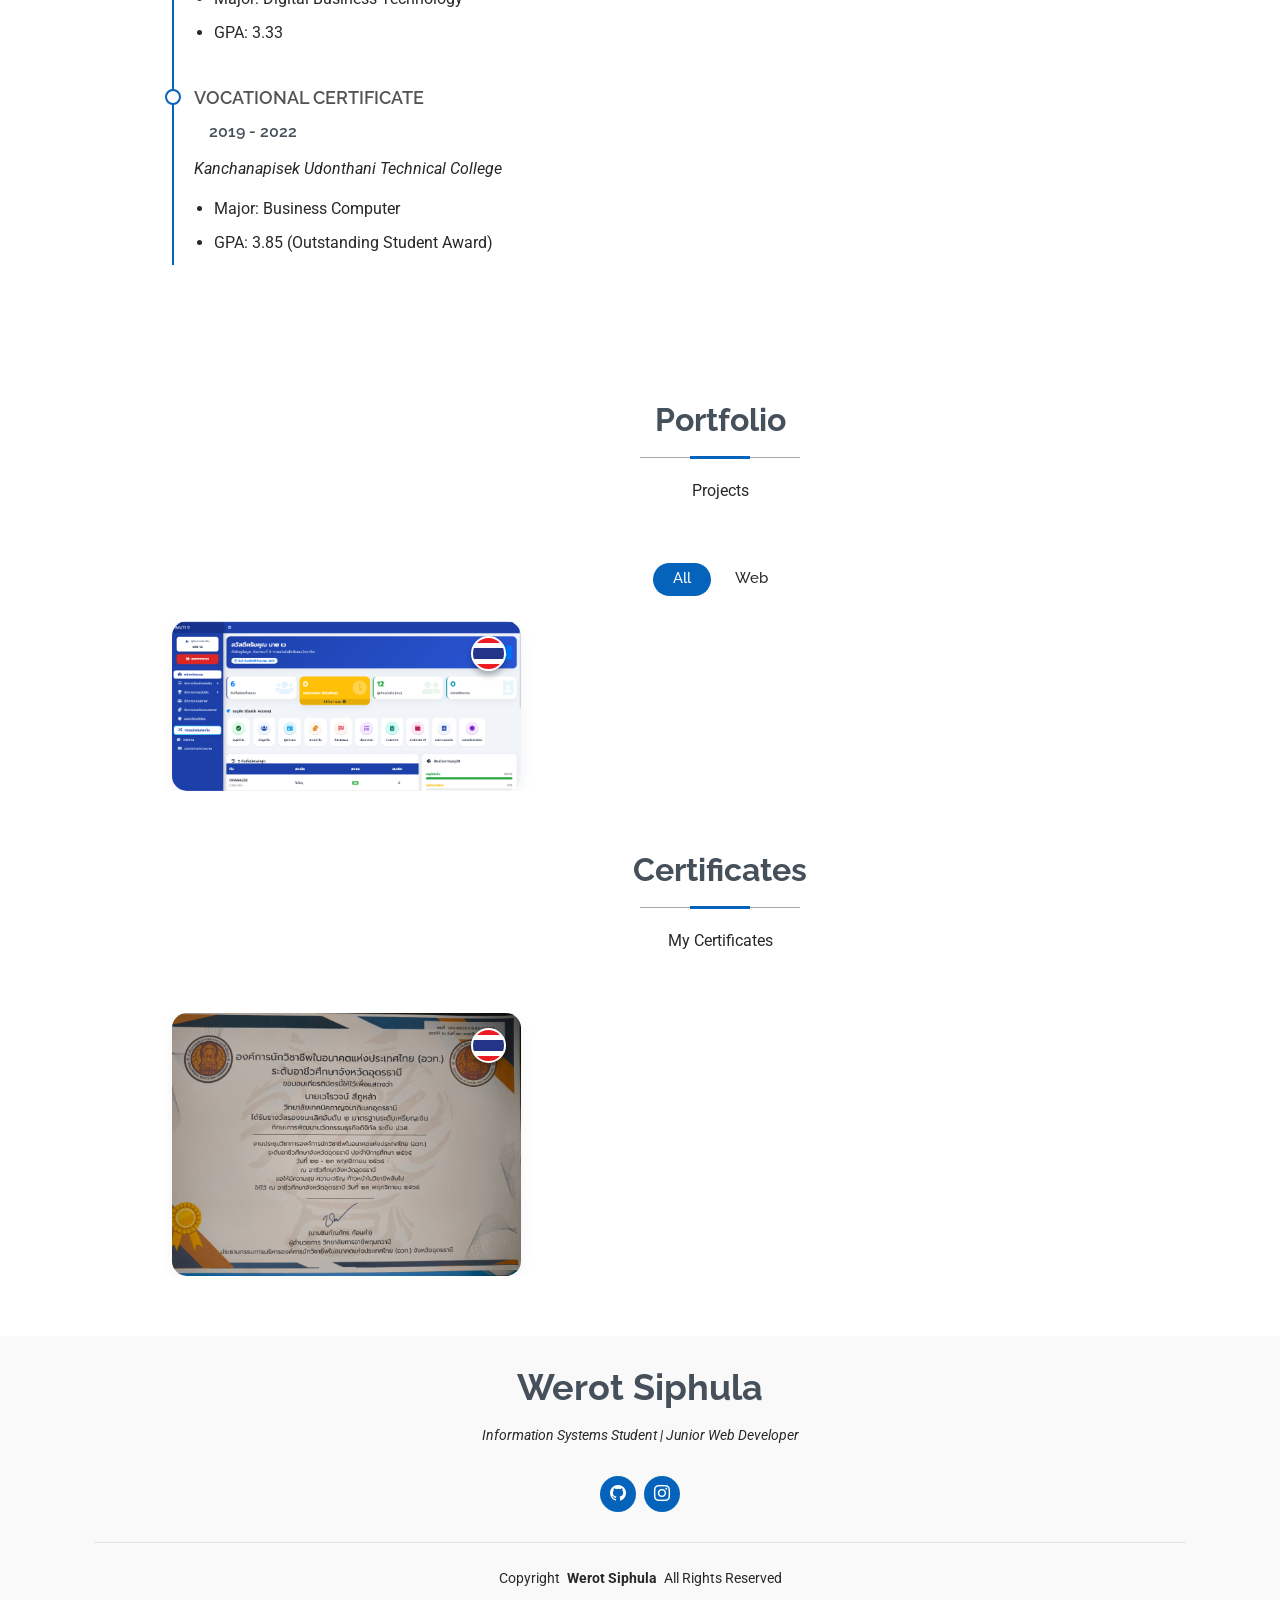
==== commit 53165f28: "Add Certificates section and certificate details page" ====
--- a/index.html
+++ b/index.html
@@ -320,6 +320,28 @@
 
       </div>
 
+      <div class="container section-title" data-aos="fade-up" style="margin-top: 60px;">
+        <h2>Certificates</h2>
+        <p>My Certificates</p>
+      </div>
+
+      <div class="container">
+        <div class="row gy-4" data-aos="fade-up" data-aos-delay="200">
+
+          <div class="col-lg-4 col-md-6 portfolio-item">
+            <a href="certificate-details.html" class="portfolio-card-link" title="ดูใบประกาศทั้งหมด">
+              <div class="thai-flag-badge"></div>
+              <img src="assets/img/c/IMG_20260505_214524114.jpg" class="img-fluid" alt="My Certificates">
+              <div class="portfolio-info">
+                <h4>All Certificates</h4>
+                <p>รวมใบประกาศนียบัตร</p>
+              </div>
+            </a>
+          </div>
+
+        </div>
+      </div>
+
     </section>
 
   </main>
